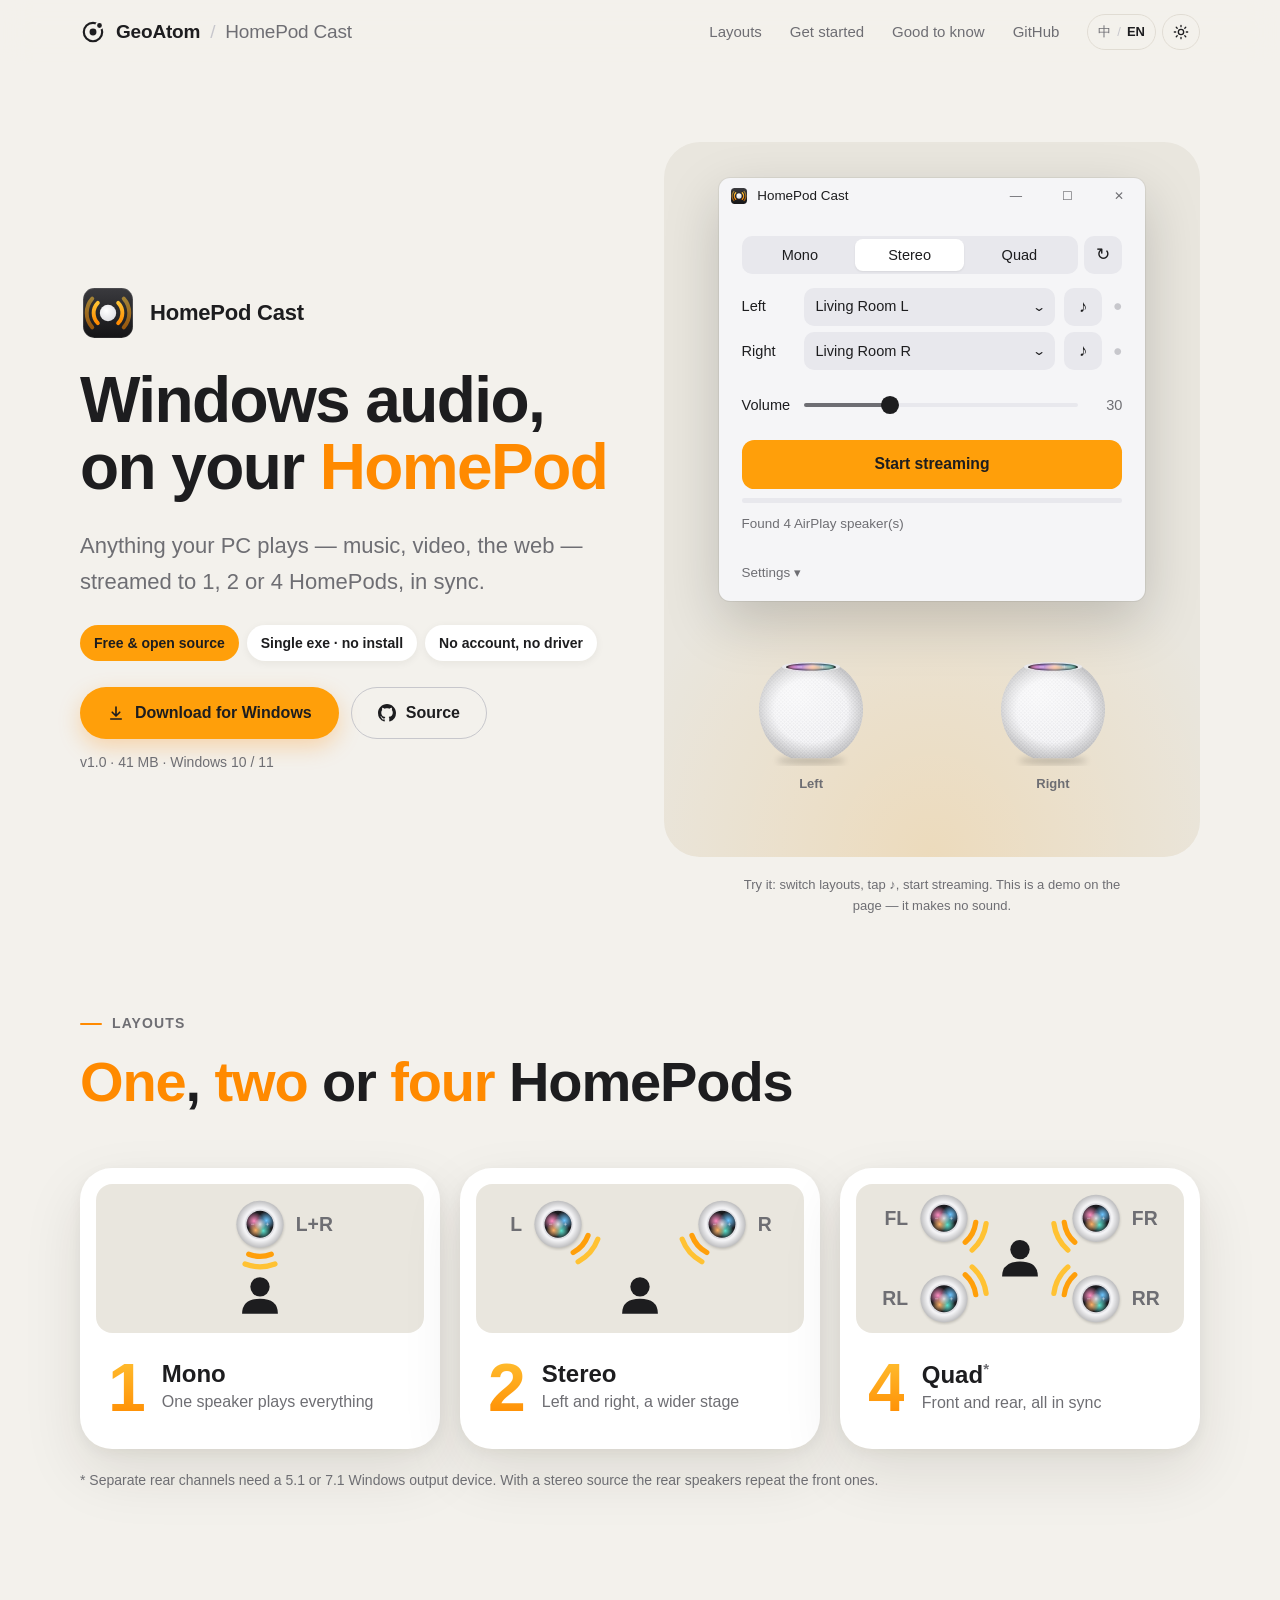
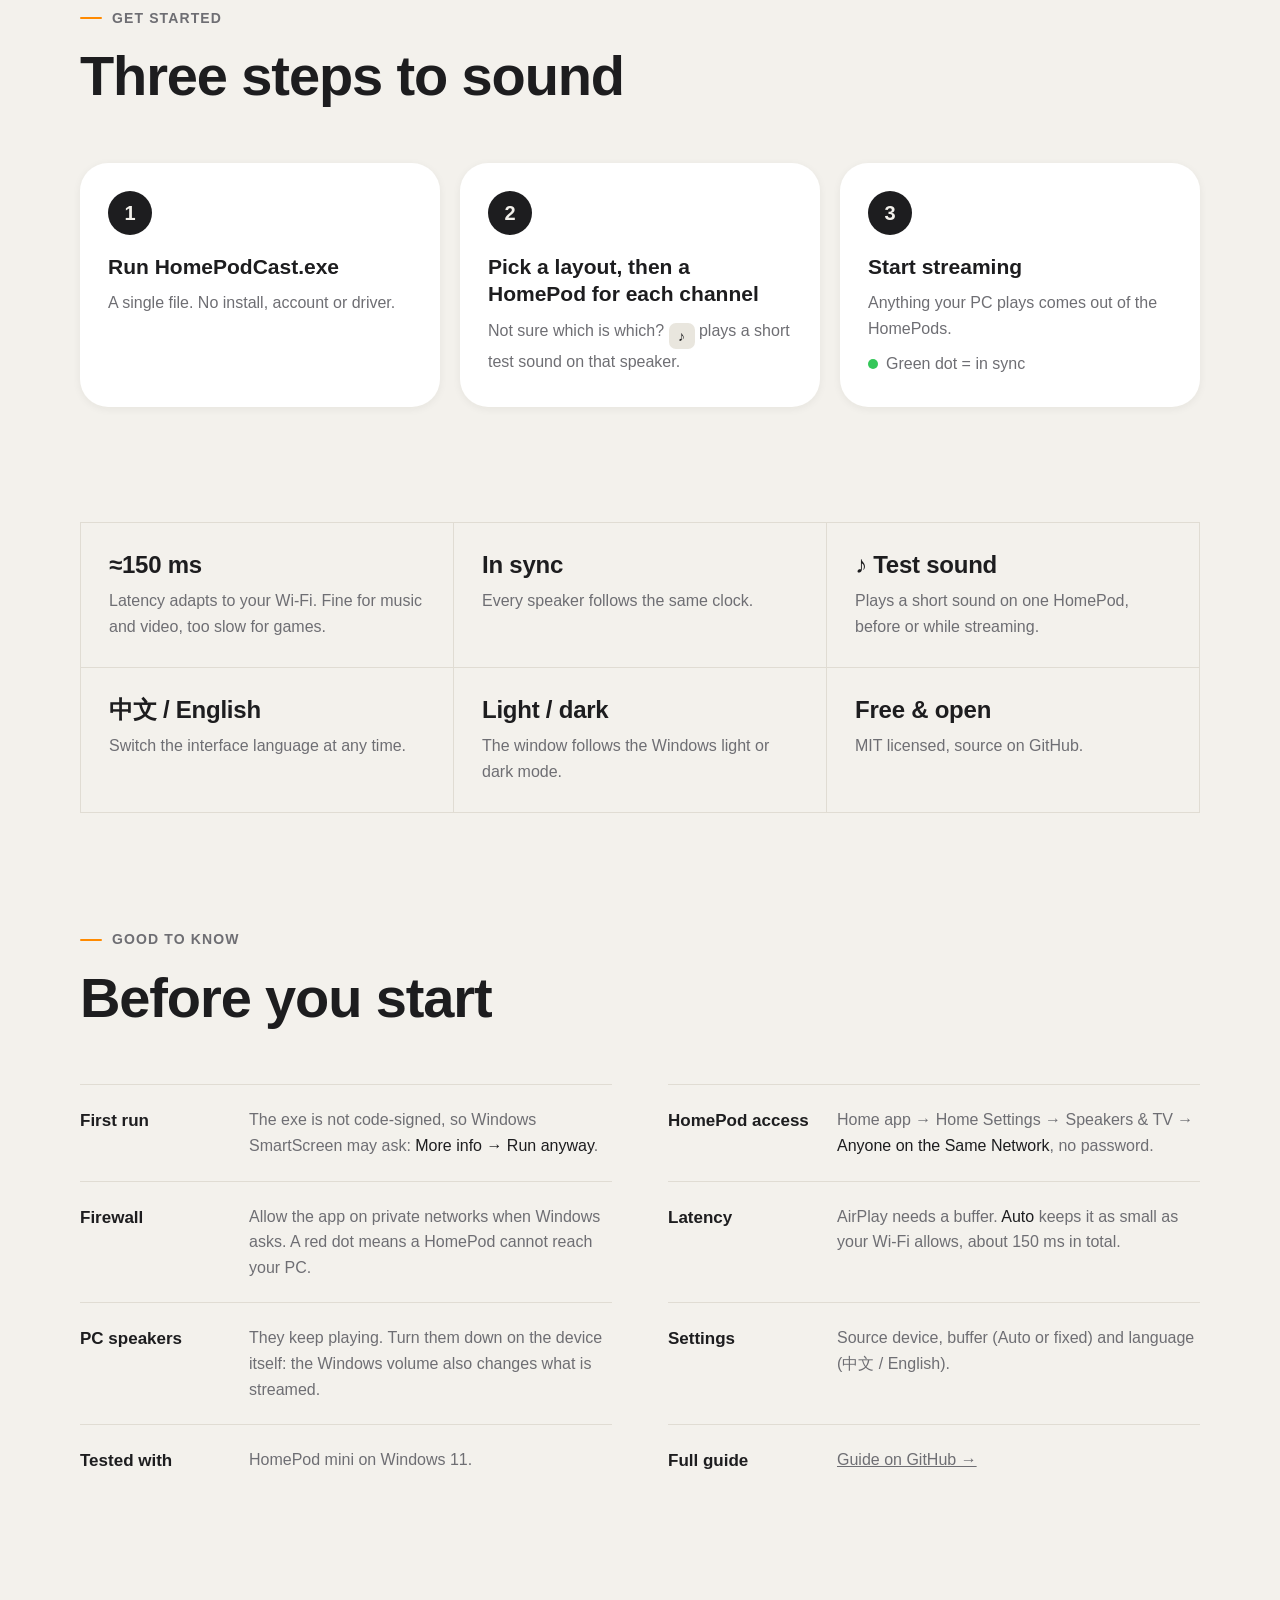
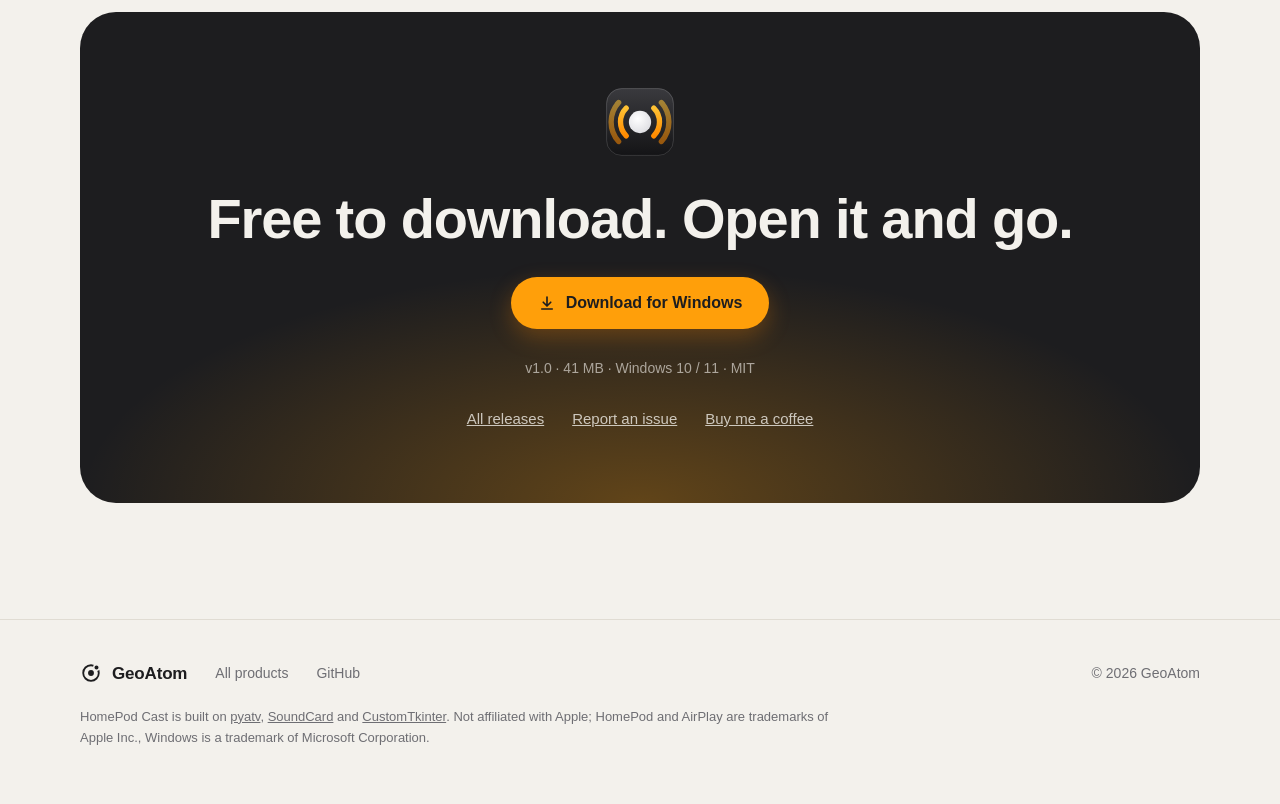
==== homepod-cast/index.html @ 850bf9bf "GeoAtom website: company home page and HomePod Cast product page Static site for GitHub Pages, no bu" ====
<!doctype html>
<html lang="zh-CN" data-lang="zh" data-theme="light"
      data-title-zh="HomePod Cast — Windows 也能用 HomePod 了 · GeoAtom" data-title-en="HomePod Cast — Windows audio on your HomePod · GeoAtom">
<head>
<meta charset="utf-8">
<meta name="viewport" content="width=device-width, initial-scale=1">
<title>HomePod Cast — Windows 也能用 HomePod 了 · GeoAtom</title>
<meta name="description" content="HomePod Cast 把 Windows 电脑的声音同步送到 1、2 或 4 台 HomePod。免费开源，单个 exe，无需安装。 Stream Windows audio to 1, 2 or 4 HomePods, in sync. Free and open source.">
<meta property="og:title" content="HomePod Cast">
<meta property="og:description" content="Windows audio → 1, 2 or 4 HomePods, in sync. Free, open source, a single exe.">
<meta property="og:type" content="website">
<meta property="og:image" content="https://geoatom.github.io/assets/img/homepod-cast.png">
<meta name="theme-color" content="#f3f1ec" media="(prefers-color-scheme: light)">
<meta name="theme-color" content="#111113" media="(prefers-color-scheme: dark)">
<link rel="icon" href="../assets/img/homepod-cast.svg" type="image/svg+xml">
<script>
/* Language and theme before first paint: ?lang= / ?theme= in the link, else the saved choice, else the browser's. */
(function(){var d=document.documentElement,q=location.search,l=(/[?&]lang=(zh|en)/.exec(q)||[])[1],t=(/[?&]theme=(light|dark)/.exec(q)||[])[1];
try{l=l||localStorage.getItem('ga-lang');t=t||localStorage.getItem('ga-theme')}catch(e){}
if(l!=='zh'&&l!=='en')l=/^zh/i.test(navigator.language||'')?'zh':'en';d.dataset.lang=l;d.lang=l==='zh'?'zh-CN':'en';
if(t!=='dark'&&t!=='light')t=window.matchMedia&&matchMedia('(prefers-color-scheme: dark)').matches?'dark':'light';d.dataset.theme=t})();
</script>
<link rel="stylesheet" href="../assets/site.css">
</head>
<body>

<header class="site-head">
  <div class="wrap">
    <a class="logo" href="../" aria-label="GeoAtom">
      <svg viewBox="0 0 24 24" aria-hidden="true"><circle cx="12" cy="12" r="8.5" fill="none" stroke="currentColor" stroke-width="2"/><circle cx="12" cy="12" r="3.2" fill="currentColor"/><circle cx="18" cy="6" r="3" fill="currentColor" style="stroke:var(--bg)" stroke-width="1.6"/></svg>
      GeoAtom
      <span class="crumb">HomePod Cast</span>
    </a>
    <nav class="nav" aria-label="Primary">
      <a href="#layouts"><span lang="zh">布局</span><span lang="en">Layouts</span></a>
      <a href="#start"><span lang="zh">上手</span><span lang="en">Get started</span></a>
      <a href="#notes"><span lang="zh">使用须知</span><span lang="en">Good to know</span></a>
      <a href="https://github.com/momiji-bit/HomePodCast" rel="noopener">GitHub</a>
    </nav>
    <div class="tools">
      <button class="tool" type="button" data-toggle="lang" aria-label="切换语言 / Switch language"><span class="l-zh">中</span><span class="sep">/</span><span class="l-en">EN</span></button>
      <button class="tool" type="button" data-toggle="theme" aria-label="切换深浅色 / Toggle light and dark">
        <svg class="art-light" viewBox="0 0 24 24" fill="none" stroke="currentColor" stroke-width="2" stroke-linecap="round" aria-hidden="true"><circle cx="12" cy="12" r="4"/><path d="M12 2v2M12 20v2M4.9 4.9l1.4 1.4M17.7 17.7l1.4 1.4M2 12h2M20 12h2M4.9 19.1l1.4-1.4M17.7 6.3l1.4-1.4"/></svg>
        <svg class="art-dark" viewBox="0 0 24 24" fill="none" stroke="currentColor" stroke-width="2" stroke-linecap="round" stroke-linejoin="round" aria-hidden="true"><path d="M20 14.5A8.5 8.5 0 0 1 9.5 4a8.5 8.5 0 1 0 10.5 10.5Z"/></svg>
      </button>
    </div>
  </div>
</header>

<main data-release="momiji-bit/HomePodCast">
  <section class="p-hero">
    <div class="wrap">
      <div class="p-copy">
        <div class="p-brand"><img src="../assets/img/homepod-cast.svg" alt="">HomePod Cast</div>
        <h1 class="display" lang="zh"><span class="nowrap">Windows 也能用</span> <span class="nowrap"><span class="hl">HomePod</span> 了</span></h1>
        <h1 class="display" lang="en"><span class="nowrap">Windows audio,</span> <span class="nowrap">on your <span class="hl">HomePod</span></span></h1>
        <p class="lede" lang="zh">电脑上播放的任何声音——音乐、视频、网页——同步送到 1、2 或 4 台 HomePod。</p>
        <p class="lede" lang="en">Anything your PC plays — music, video, the web — streamed to 1, 2 or 4 HomePods, in sync.</p>
        <div class="chips">
          <span class="chip accent"><span lang="zh">免费开源</span><span lang="en">Free &amp; open source</span></span>
          <span class="chip"><span lang="zh">单个 exe · 免安装</span><span lang="en">Single exe · no install</span></span>
          <span class="chip"><span lang="zh">无需账号和驱动</span><span lang="en">No account, no driver</span></span>
        </div>
        <div class="download">
          <div class="actions">
            <a class="btn accent" href="https://github.com/momiji-bit/HomePodCast/releases/latest/download/HomePodCast.exe">
              <svg viewBox="0 0 24 24" fill="none" stroke="currentColor" stroke-width="2.2" stroke-linecap="round" stroke-linejoin="round" aria-hidden="true"><path d="M12 4v11M7 11l5 5 5-5M5 20h14"/></svg>
              <span lang="zh">下载 Windows 版</span><span lang="en">Download for Windows</span>
            </a>
            <a class="btn line" href="https://github.com/momiji-bit/HomePodCast" rel="noopener">
              <svg viewBox="0 0 16 16" fill="currentColor" aria-hidden="true"><path d="M8 0c4.42 0 8 3.58 8 8a8.013 8.013 0 0 1-5.45 7.59c-.4.08-.55-.17-.55-.38 0-.27.01-1.13.01-2.2 0-.75-.25-1.23-.54-1.48 1.78-.2 3.65-.88 3.65-3.95 0-.88-.31-1.59-.82-2.15.08-.2.36-1.02-.08-2.12 0 0-.67-.22-2.2.82-.64-.18-1.32-.27-2-.27-.68 0-1.36.09-2 .27-1.53-1.03-2.2-.82-2.2-.82-.44 1.1-.16 1.92-.08 2.12-.51.56-.82 1.28-.82 2.15 0 3.06 1.86 3.75 3.64 3.95-.23.2-.44.55-.51 1.07-.46.21-1.61.55-2.33-.66-.15-.24-.6-.83-1.23-.82-.67.01-.27.38.01.53.34.19.73.9.82 1.13.16.45.68 1.31 2.69.94 0 .67.01 1.3.01 1.49 0 .21-.15.45-.55.38A7.995 7.995 0 0 1 0 8c0-4.42 3.58-8 8-8Z"/></svg>
              <span lang="zh">源码</span><span lang="en">Source</span>
            </a>
          </div>
          <p class="meta"><span data-release-version>v1.0</span> · <span data-release-size>41 MB</span> · Windows 10 / 11</p>
        </div>
      </div>

      <div>
        <div class="stage">
          <div class="demo" data-mode="stereo" data-state="idle">
            <div class="demo-win"><div class="demo-slot"></div></div>
            <div class="pods"></div>
          </div>
        </div>
        <p class="demo-note" style="margin-left:auto;margin-right:auto" lang="zh">可以点点看：切换布局、点 ♪、开始串流。这是网页上的演示，不会发出声音。</p>
        <p class="demo-note" style="margin-left:auto;margin-right:auto" lang="en">Try it: switch layouts, tap ♪, start streaming. This is a demo on the page — it makes no sound.</p>
      </div>
    </div>
  </section>

  <section id="layouts" style="padding-top:0">
    <div class="wrap">
      <div class="sec-head">
        <p class="eyebrow"><span lang="zh">布局</span><span lang="en">Layouts</span></p>
        <h2 class="title" lang="zh"><span class="hl">1</span> 台、<span class="hl">2</span> 台、<span class="hl">4</span> 台，都能用</h2>
        <h2 class="title" lang="en"><span class="hl">One</span>, <span class="hl">two</span> or <span class="hl">four</span> HomePods</h2>
      </div>
      <div class="layouts">
        <article class="layout">
          <svg class="room" data-room="mono" viewBox="0 0 440 200" aria-hidden="true"></svg>
          <div class="layout-txt"><span class="num">1</span><div>
            <h3><span lang="zh">单声道</span><span lang="en">Mono</span></h3>
            <p lang="zh">一台放全部声音</p><p lang="en">One speaker plays everything</p>
          </div></div>
        </article>
        <article class="layout">
          <svg class="room" data-room="stereo" viewBox="0 0 440 200" aria-hidden="true"></svg>
          <div class="layout-txt"><span class="num">2</span><div>
            <h3><span lang="zh">立体声</span><span lang="en">Stereo</span></h3>
            <p lang="zh">左右分开，声场更宽</p><p lang="en">Left and right, a wider stage</p>
          </div></div>
        </article>
        <article class="layout">
          <svg class="room" data-room="quad" viewBox="0 0 440 200" aria-hidden="true"></svg>
          <div class="layout-txt"><span class="num">4</span><div>
            <h3><span lang="zh">四声道</span><span lang="en">Quad</span><sup>*</sup></h3>
            <p lang="zh">前后环绕，多台同步</p><p lang="en">Front and rear, all in sync</p>
          </div></div>
        </article>
      </div>
      <p class="footnote" lang="zh">* 独立的后置声道需要把 Windows 输出设备配置成 5.1 或 7.1。音源是立体声时，后置会重复前置。</p>
      <p class="footnote" lang="en">* Separate rear channels need a 5.1 or 7.1 Windows output device. With a stereo source the rear speakers repeat the front ones.</p>
    </div>
  </section>

  <section id="start" style="padding-top:0">
    <div class="wrap">
      <div class="sec-head">
        <p class="eyebrow"><span lang="zh">上手</span><span lang="en">Get started</span></p>
        <h2 class="title" lang="zh">3 步用起来</h2>
        <h2 class="title" lang="en">Three steps to sound</h2>
      </div>
      <ol class="steps">
        <li class="step">
          <h3 lang="zh">运行 HomePodCast.exe</h3>
          <h3 lang="en">Run HomePodCast.exe</h3>
          <p lang="zh">单个文件，无需安装、账号或驱动。</p>
          <p lang="en">A single file. No install, account or driver.</p>
        </li>
        <li class="step">
          <h3 lang="zh">选择布局，再为每个声道指定一台 HomePod</h3>
          <h3 lang="en">Pick a layout, then a HomePod for each channel</h3>
          <p lang="zh">分不清哪台是哪台？点 <span class="key">♪</span> 让那台音箱响一声。</p>
          <p lang="en">Not sure which is which? <span class="key">♪</span> plays a short test sound on that speaker.</p>
        </li>
        <li class="step">
          <h3 lang="zh">开始串流</h3>
          <h3 lang="en">Start streaming</h3>
          <p lang="zh">电脑播放的任何声音都会从 HomePod 里出来。</p>
          <p lang="en">Anything your PC plays comes out of the HomePods.</p>
          <p class="ok"><span lang="zh">圆点变绿 = 已同步</span><span lang="en">Green dot = in sync</span></p>
        </li>
      </ol>
    </div>
  </section>

  <section style="padding-top:0">
    <div class="wrap">
      <div class="feats">
        <div class="feat">
          <h3>≈150 ms</h3>
          <p lang="zh">延迟按 Wi‑Fi 状况自动调节。听歌、看剧、看视频没问题，不适合打游戏。</p>
          <p lang="en">Latency adapts to your Wi‑Fi. Fine for music and video, too slow for games.</p>
        </div>
        <div class="feat">
          <h3><span lang="zh">多台同步</span><span lang="en">In sync</span></h3>
          <p lang="zh">所有音箱跟随同一个时钟。</p>
          <p lang="en">Every speaker follows the same clock.</p>
        </div>
        <div class="feat">
          <h3><span lang="zh">♪ 测试音</span><span lang="en">♪ Test sound</span></h3>
          <p lang="zh">让某一台 HomePod 响一声，串流前、串流中都能用。</p>
          <p lang="en">Plays a short sound on one HomePod, before or while streaming.</p>
        </div>
        <div class="feat">
          <h3>中文 / English</h3>
          <p lang="zh">界面语言随时切换。</p>
          <p lang="en">Switch the interface language at any time.</p>
        </div>
        <div class="feat">
          <h3><span lang="zh">浅色 / 深色</span><span lang="en">Light / dark</span></h3>
          <p lang="zh">窗口跟随 Windows 的浅色或深色模式。</p>
          <p lang="en">The window follows the Windows light or dark mode.</p>
        </div>
        <div class="feat">
          <h3><span lang="zh">免费开源</span><span lang="en">Free &amp; open</span></h3>
          <p lang="zh">MIT 许可，源码在 GitHub。</p>
          <p lang="en">MIT licensed, source on GitHub.</p>
        </div>
      </div>
    </div>
  </section>

  <section id="notes" style="padding-top:0">
    <div class="wrap">
      <div class="sec-head">
        <p class="eyebrow"><span lang="zh">使用须知</span><span lang="en">Good to know</span></p>
        <h2 class="title" lang="zh">开始之前</h2>
        <h2 class="title" lang="en">Before you start</h2>
      </div>
      <dl class="notes">
        <div class="note">
          <dt><span lang="zh">首次运行</span><span lang="en">First run</span></dt>
          <dd lang="zh">exe 没有代码签名，Windows SmartScreen 可能会拦截：<em>更多信息 → 仍要运行</em>。</dd>
          <dd lang="en">The exe is not code-signed, so Windows SmartScreen may ask: <em>More info → Run anyway</em>.</dd>
        </div>
        <div class="note">
          <dt><span lang="zh">HomePod 权限</span><span lang="en">HomePod access</span></dt>
          <dd lang="zh">“家庭”App → 家庭设置 → 扬声器与电视 → <em>同一网络上的任何人</em>，不设密码。</dd>
          <dd lang="en">Home app → Home Settings → Speakers &amp; TV → <em>Anyone on the Same Network</em>, no password.</dd>
        </div>
        <div class="note">
          <dt><span lang="zh">防火墙</span><span lang="en">Firewall</span></dt>
          <dd lang="zh">Windows 询问时允许本程序使用专用网络。圆点变红表示 HomePod 连不回电脑。</dd>
          <dd lang="en">Allow the app on private networks when Windows asks. A red dot means a HomePod cannot reach your PC.</dd>
        </div>
        <div class="note">
          <dt><span lang="zh">延迟</span><span lang="en">Latency</span></dt>
          <dd lang="zh">AirPlay 必须有缓冲。<em>自动</em>档会按 Wi‑Fi 状况把它压到最小，总延迟约 150 ms。</dd>
          <dd lang="en">AirPlay needs a buffer. <em>Auto</em> keeps it as small as your Wi‑Fi allows, about 150 ms in total.</dd>
        </div>
        <div class="note">
          <dt><span lang="zh">电脑音箱</span><span lang="en">PC speakers</span></dt>
          <dd lang="zh">会同时出声。请在设备本身上调小：Windows 音量也会改变串流的音量。</dd>
          <dd lang="en">They keep playing. Turn them down on the device itself: the Windows volume also changes what is streamed.</dd>
        </div>
        <div class="note">
          <dt><span lang="zh">设置</span><span lang="en">Settings</span></dt>
          <dd lang="zh">音源设备、缓冲（自动或固定）和语言（中文 / English）。</dd>
          <dd lang="en">Source device, buffer (Auto or fixed) and language (中文 / English).</dd>
        </div>
        <div class="note">
          <dt><span lang="zh">测试环境</span><span lang="en">Tested with</span></dt>
          <dd lang="zh">已在 Windows 11 上用 HomePod mini 测试。</dd>
          <dd lang="en">HomePod mini on Windows 11.</dd>
        </div>
        <div class="note">
          <dt><span lang="zh">完整说明</span><span lang="en">Full guide</span></dt>
          <dd><a href="https://github.com/momiji-bit/HomePodCast/blob/main/docs/GUIDE.md" rel="noopener"><span lang="zh">GitHub 上的使用须知 →</span><span lang="en">Guide on GitHub →</span></a></dd>
        </div>
      </dl>
    </div>
  </section>

  <section class="cta" id="download">
    <div class="wrap">
      <div class="cta-box">
        <img src="../assets/img/homepod-cast.svg" alt="">
        <h2 class="title" lang="zh">免费下载，打开就能用</h2>
        <h2 class="title" lang="en">Free to download. Open it and go.</h2>
        <a class="btn accent" href="https://github.com/momiji-bit/HomePodCast/releases/latest/download/HomePodCast.exe">
          <svg viewBox="0 0 24 24" fill="none" stroke="currentColor" stroke-width="2.2" stroke-linecap="round" stroke-linejoin="round" aria-hidden="true"><path d="M12 4v11M7 11l5 5 5-5M5 20h14"/></svg>
          <span lang="zh">下载 Windows 版</span><span lang="en">Download for Windows</span>
        </a>
        <p class="meta"><span data-release-version>v1.0</span> · <span data-release-size>41 MB</span> · Windows 10 / 11 · MIT</p>
        <div class="links">
          <a href="https://github.com/momiji-bit/HomePodCast/releases" rel="noopener"><span lang="zh">全部版本</span><span lang="en">All releases</span></a>
          <a href="https://github.com/momiji-bit/HomePodCast/issues" rel="noopener"><span lang="zh">反馈问题</span><span lang="en">Report an issue</span></a>
          <a href="https://www.buymeacoffee.com/geo2026" rel="noopener"><span lang="zh">请作者喝杯咖啡</span><span lang="en">Buy me a coffee</span></a>
        </div>
      </div>
    </div>
  </section>
</main>

<footer class="site-foot">
  <div class="wrap">
    <div class="foot-top">
      <a class="logo" href="../" aria-label="GeoAtom">
        <svg viewBox="0 0 24 24" aria-hidden="true"><circle cx="12" cy="12" r="8.5" fill="none" stroke="currentColor" stroke-width="2"/><circle cx="12" cy="12" r="3.2" fill="currentColor"/><circle cx="18" cy="6" r="3" fill="currentColor" style="stroke:var(--bg)" stroke-width="1.6"/></svg>
        GeoAtom
      </a>
      <a href="../#products"><span lang="zh">全部产品</span><span lang="en">All products</span></a>
      <a href="https://github.com/momiji-bit/HomePodCast" rel="noopener">GitHub</a>
      <span style="margin-left:auto">© 2026 GeoAtom</span>
    </div>
    <p class="legal" lang="zh">HomePod Cast 基于 <a href="https://github.com/postlund/pyatv" rel="noopener">pyatv</a>、<a href="https://github.com/bastibe/SoundCard" rel="noopener">SoundCard</a> 和 <a href="https://github.com/TomSchimansky/CustomTkinter" rel="noopener">CustomTkinter</a> 构建。与 Apple 无关联；HomePod 和 AirPlay 是 Apple Inc. 的商标，Windows 是 Microsoft Corporation 的商标。</p>
    <p class="legal" lang="en">HomePod Cast is built on <a href="https://github.com/postlund/pyatv" rel="noopener">pyatv</a>, <a href="https://github.com/bastibe/SoundCard" rel="noopener">SoundCard</a> and <a href="https://github.com/TomSchimansky/CustomTkinter" rel="noopener">CustomTkinter</a>. Not affiliated with Apple; HomePod and AirPlay are trademarks of Apple Inc., Windows is a trademark of Microsoft Corporation.</p>
  </div>
</footer>

<script src="../assets/site.js"></script>
</body>
</html>
---- assets/site.css ----
/* GeoAtom — shared styles for the company home page and the product pages.
   The company itself is neutral (ink on warm paper); each product brings its own
   accent. HomePod Cast's colours mirror the app (app.py) so the mock window matches. */

:root {
  --bg: #f3f1ec;
  --card: #ffffff;
  --panel: #e9e6de;
  --ink: #1d1d1f;
  --muted: #6e6e73;
  --faint: #c7c7cc;
  --line: #e0dcd3;
  --accent: #ff9f0a;
  --accent-2: #ffc233;
  --accent-3: #ff8a00;
  --green: #34c759;
  --amber: #ff9f0a;
  --shadow: 0 24px 60px rgba(40, 30, 10, .10), 0 4px 14px rgba(40, 30, 10, .05);
  --shadow-s: 0 2px 8px rgba(40, 30, 10, .06);
  --glow: rgba(255, 159, 10, .16);
  --font: "HarmonyOS Sans SC", "Segoe UI Variable Display", "Segoe UI", -apple-system, BlinkMacSystemFont,
          "PingFang SC", "Microsoft YaHei UI", "Noto Sans SC", sans-serif;
  --wrap: 1120px;
  --gutter: 24px;
}
html[data-theme="dark"] {
  --bg: #111113;
  --card: #1e1e21;
  --panel: #19191c;
  --ink: #f5f5f7;
  --muted: #98989d;
  --faint: #48484a;
  --line: #2c2c30;
  --shadow: 0 24px 60px rgba(0, 0, 0, .55), 0 4px 14px rgba(0, 0, 0, .40), 0 0 0 1px rgba(255, 255, 255, .07);
  --shadow-s: 0 0 0 1px rgba(255, 255, 255, .07);
  --glow: rgba(255, 159, 10, .13);
  color-scheme: dark;
}

*, *::before, *::after { box-sizing: border-box; }
html { -webkit-text-size-adjust: 100%; scroll-behavior: smooth; scroll-padding-top: 88px; }
body {
  margin: 0; background: var(--bg); color: var(--ink); font-family: var(--font);
  font-size: 17px; line-height: 1.6; -webkit-font-smoothing: antialiased; overflow-x: hidden;
}
img, svg { display: block; max-width: 100%; }
a { color: inherit; }
h1, h2, h3, p, ul, ol, dl, dd, figure { margin: 0; padding: 0; }
ul, ol { list-style: none; }
button { font: inherit; color: inherit; }
:focus-visible { outline: 2px solid var(--accent-3); outline-offset: 3px; border-radius: 6px; }

/* Both languages live in the page; <html data-lang> picks one. */
html[data-lang="zh"] [lang="en"],
html[data-lang="en"] [lang="zh"] { display: none !important; }
/* Same for artwork that has a day and a night version. */
html[data-theme="light"] .art-dark,
html[data-theme="dark"] .art-light { display: none !important; }

.wrap { width: 100%; max-width: calc(var(--wrap) + 2 * var(--gutter)); margin: 0 auto; padding: 0 var(--gutter); }
.hl { color: var(--accent-3); }
.nowrap { white-space: nowrap; }

/* ---------------------------------------------------------------- header */
.site-head {
  position: sticky; top: 0; z-index: 20;
  background: color-mix(in srgb, var(--bg) 82%, transparent);
  -webkit-backdrop-filter: saturate(1.4) blur(14px); backdrop-filter: saturate(1.4) blur(14px);
  border-bottom: 1px solid transparent; transition: border-color .2s;
}
.site-head.scrolled { border-bottom-color: var(--line); }
.site-head .wrap { height: 64px; display: flex; align-items: center; gap: 8px; }
.logo { display: inline-flex; align-items: center; gap: 10px; font-weight: 700; font-size: 19px; letter-spacing: -.01em;
        text-decoration: none; margin-right: auto; white-space: nowrap; }
.logo svg { width: 26px; height: 26px; }
.crumb { display: inline-flex; align-items: center; gap: 10px; color: var(--muted); font-weight: 400; }
.crumb::before { content: "/"; color: var(--faint); }
.nav { display: flex; align-items: center; gap: 4px; }
.nav a { padding: 8px 12px; border-radius: 999px; text-decoration: none; font-size: 15px; color: var(--muted); transition: color .15s, background .15s; }
.nav a:hover { color: var(--ink); background: color-mix(in srgb, var(--ink) 6%, transparent); }
.tools { display: flex; align-items: center; gap: 6px; margin-left: 8px; }
.tool {
  height: 36px; min-width: 36px; padding: 0 10px; border-radius: 999px; border: 1px solid var(--line); background: transparent;
  display: inline-flex; align-items: center; justify-content: center; gap: 6px; font-size: 13px; font-weight: 700; cursor: pointer;
  transition: background .15s, border-color .15s;
}
.tool:hover { background: var(--card); border-color: var(--faint); }
.tool svg { width: 16px; height: 16px; }
.tool .sep { color: var(--faint); font-weight: 400; }
html[data-lang="zh"] .tool .l-en, html[data-lang="en"] .tool .l-zh { color: var(--muted); font-weight: 400; }

/* ---------------------------------------------------------------- buttons, chips */
.btn {
  display: inline-flex; align-items: center; justify-content: center; gap: 10px; height: 52px; padding: 0 26px;
  border-radius: 999px; border: 1px solid transparent; font-size: 16px; font-weight: 700; text-decoration: none;
  white-space: nowrap; cursor: pointer; transition: transform .15s, background .15s, border-color .15s, box-shadow .15s;
}
.btn:hover { transform: translateY(-1px); }
.btn:active { transform: translateY(0); }
.btn svg { width: 18px; height: 18px; flex: none; }
.btn.ink { background: var(--ink); color: var(--bg); }
.btn.accent { background: var(--accent); color: #1d1d1f; box-shadow: 0 8px 22px rgba(255, 138, 0, .28); }
.btn.accent:hover { background: #ffab2e; }
.btn.line { border-color: var(--faint); }
.btn.line:hover { background: var(--card); }
.btn.sm { height: 44px; padding: 0 20px; font-size: 15px; }
.actions { display: flex; flex-wrap: wrap; align-items: center; gap: 12px; }
.meta { font-size: 14px; color: var(--muted); }

.chips { display: flex; flex-wrap: wrap; gap: 8px; }
.chip { display: inline-flex; align-items: center; gap: 8px; padding: 7px 14px; border-radius: 999px; background: var(--card);
        font-size: 14px; font-weight: 700; box-shadow: var(--shadow-s); white-space: nowrap; }
.chip.accent { background: var(--accent); color: #1d1d1f; box-shadow: none; }

/* ---------------------------------------------------------------- type */
.eyebrow { display: flex; align-items: center; gap: 10px; font-size: 14px; font-weight: 700; letter-spacing: .08em;
           text-transform: uppercase; color: var(--muted); }
.eyebrow::before { content: ""; width: 22px; height: 2px; border-radius: 2px; background: var(--accent-3); }
.display { font-size: clamp(42px, 7.4vw, 92px); line-height: 1.06; font-weight: 700; letter-spacing: -.025em; text-wrap: balance; }
.display[lang="zh"], .title[lang="zh"] { letter-spacing: -.01em; line-height: 1.14; }
.display[lang="zh"] { font-size: clamp(38px, 5.6vw, 72px); }
.title { font-size: clamp(32px, 4.6vw, 56px); line-height: 1.1; font-weight: 700; letter-spacing: -.02em; text-wrap: balance; }
.lede { font-size: clamp(18px, 1.9vw, 22px); line-height: 1.6; color: var(--muted); max-width: 34em; text-wrap: pretty; }
section { padding: clamp(64px, 9vw, 120px) 0; }
.sec-head { display: grid; gap: 16px; margin-bottom: clamp(32px, 5vw, 56px); }

/* ---------------------------------------------------------------- home: hero */
.hero { padding: clamp(48px, 8vw, 104px) 0 clamp(56px, 8vw, 96px); }
.hero .wrap { display: grid; grid-template-columns: minmax(0, 1.25fr) minmax(0, 1fr); gap: 48px; align-items: center; }
.hero-copy { display: grid; gap: 28px; justify-items: start; }
.hero .display[lang="en"] { font-size: clamp(38px, 5.4vw, 68px); }

/* The company as an atom: products sit on the orbits, empty seats wait for the next ones. */
.orbit { position: relative; width: 100%; max-width: 440px; aspect-ratio: 1; justify-self: end; }
.orbit .ring { position: absolute; inset: 0; margin: auto; border-radius: 50%; border: 1px solid color-mix(in srgb, var(--ink) 13%, transparent); }
.orbit .r1 { width: 38%; height: 38%; }
.orbit .r2 { width: 68%; height: 68%; border-color: color-mix(in srgb, var(--ink) 24%, transparent); }
.orbit .r3 { width: 98%; height: 98%; }
.orbit .core { position: absolute; inset: 0; margin: auto; width: 17%; height: 17%; border-radius: 50%; background: var(--ink); color: var(--bg);
               display: grid; place-items: center; box-shadow: var(--shadow); }
.orbit .core svg { width: 56%; height: 56%; }
.orbit .seat { position: absolute; width: 9%; aspect-ratio: 1; margin: -4.5% 0 0 -4.5%; border-radius: 50%; border: 1.5px dashed var(--faint); background: var(--bg); }
.orbit .atom { position: absolute; left: 79.4%; top: 33%; width: 21%; margin: -10.5% 0 0 -10.5%; text-decoration: none; display: block; }
.orbit .atom img { width: 100%; filter: drop-shadow(0 12px 22px rgba(40, 30, 10, .22)); transition: transform .25s; }
.orbit .atom:hover img { transform: scale(1.06); }
.orbit .atom span { position: absolute; left: 50%; top: 100%; transform: translate(-50%, 6px); white-space: nowrap; font-size: 13px; font-weight: 700;
                    padding: 4px 10px; border-radius: 999px; background: var(--card); box-shadow: var(--shadow-s); }
.orbit .pulse { position: absolute; left: 79.4%; top: 33%; width: 21%; aspect-ratio: 1; margin: -10.5% 0 0 -10.5%; border-radius: 28%;
                border: 2px solid var(--accent); opacity: 0; animation: pulse 3.2s ease-out infinite; pointer-events: none; }
@keyframes pulse { 0% { transform: scale(.9); opacity: .55; } 70%, 100% { transform: scale(1.7); opacity: 0; } }

/* ---------------------------------------------------------------- home: product card */
.product {
  display: grid; grid-template-columns: minmax(0, 1fr) minmax(0, 1.05fr); background: var(--card); border-radius: 36px;
  box-shadow: var(--shadow); overflow: hidden;
}
.product-copy { padding: clamp(28px, 4.5vw, 56px); display: grid; gap: 22px; align-content: center; justify-items: start; }
.product-name { display: flex; align-items: center; gap: 14px; font-size: 22px; font-weight: 700; letter-spacing: -.01em; }
.product-name img { width: 52px; height: 52px; }
.product-copy h3 { font-size: clamp(28px, 3.4vw, 42px); line-height: 1.14; font-weight: 700; letter-spacing: -.02em; text-wrap: balance; }
.product-copy p { color: var(--muted); max-width: 30em; }
.product-copy .chip { background: var(--bg); box-shadow: none; }
.product .stage { border-radius: 0; }
.next {
  margin-top: 20px; display: flex; flex-wrap: wrap; align-items: center; gap: 12px 20px; padding: 22px 28px; border-radius: 24px;
  border: 1.5px dashed var(--faint); color: var(--muted);
}
.next b { color: var(--ink); }
.next a { margin-left: auto; font-weight: 700; color: var(--ink); text-decoration: none; white-space: nowrap; }
.next a:hover { text-decoration: underline; }

/* ---------------------------------------------------------------- home: approach */
.rules { display: grid; grid-template-columns: repeat(3, minmax(0, 1fr)); gap: 0; border-top: 1px solid var(--line); }
.rule { padding: 32px 32px 8px 0; display: grid; gap: 12px; align-content: start; }
.rule + .rule { padding-left: 32px; border-left: 1px solid var(--line); }
.rule .n { font-size: 14px; font-weight: 700; color: var(--accent-3); letter-spacing: .08em; }
.rule h3 { font-size: 24px; line-height: 1.25; font-weight: 700; letter-spacing: -.01em; }
.rule p { color: var(--muted); }

/* ---------------------------------------------------------------- stage + interactive demo */
.stage {
  position: relative; border-radius: 36px; background: var(--panel); overflow: hidden; overflow: clip;
  padding: clamp(20px, 3vw, 36px) 12px clamp(20px, 3vw, 32px); display: grid; justify-items: center; align-content: center;
}
.stage::before { content: ""; position: absolute; inset: 35% 0 0; pointer-events: none;
                 background: radial-gradient(60% 75% at 50% 100%, var(--glow), transparent); }
.demo { --z: 1.12; position: relative; display: grid; justify-items: center; gap: 22px; width: 100%; }
.demo-win { zoom: var(--z); }
/* Tall enough for four channels, so switching layouts never moves the page: the window
   grows downward like the real one, and with fewer channels the speakers grow into the room it leaves. */
.demo-slot { height: 458px; display: flex; align-items: flex-start; justify-content: center; }
.demo-note { position: relative; margin-top: 18px; font-size: 13px; color: var(--muted); text-align: center; max-width: 30em; }

.pods { --pod: clamp(38px, 10.6vw, 60px); --lift: 0px; display: flex; justify-content: center; align-items: center;
        gap: calc(var(--pod) * 1.05); height: calc(112px + var(--lift)); margin-top: calc(-1 * var(--lift)); }
.demo[data-mode="stereo"] .pods { --pod: clamp(64px, 20vw, 118px); --lift: calc(80px * var(--z)); }
.demo[data-mode="mono"] .pods { --pod: clamp(72px, 24vw, 146px); --lift: calc(120px * var(--z)); }
.pod { display: grid; justify-items: center; gap: 8px; width: var(--pod); }
.pod-art { position: relative; width: var(--pod); }
.pod-art img { position: relative; width: 100%; }
.pod figcaption { font-size: 13px; font-weight: 700; color: var(--muted); white-space: nowrap; }
.arcs { position: absolute; left: 50%; top: 50%; width: 192%; max-width: none; transform: translate(-50%, -50%); overflow: visible; }
.arcs path { fill: none; stroke: var(--accent); stroke-width: 7; stroke-linecap: round; opacity: 0; }
.arcs .a2 { stroke: var(--accent-2); }
.demo[data-state="streaming"] .arcs .a1 { animation: wave 1.8s ease-in-out infinite; }
.demo[data-state="streaming"] .arcs .a2 { animation: wave 1.8s ease-in-out .28s infinite; }
.pod.ping .arcs .a1 { animation: ping .9s ease-out 1; }
.pod.ping .arcs .a2 { animation: ping .9s ease-out .16s 1; }
@keyframes wave { 0%, 100% { opacity: .18; } 40% { opacity: 1; } }
@keyframes ping { 0% { opacity: 0; } 30% { opacity: 1; } 100% { opacity: 0; } }

/* Mock of the real app window. Natural size = 1x app pixels (380 px wide); .demo-win zooms it. */
.app {
  --surface: #f5f5f7; --field: #e8e8ed; --field-hover: #dcdce1; --selected: #ffffff; --text: #1d1d1f; --mute: #6e6e73; --dim: #c7c7cc;
  width: 380px; border-radius: 10px; overflow: hidden; background: var(--surface); color: var(--text); text-align: left;
  font-family: "Microsoft YaHei UI", "Segoe UI", -apple-system, "PingFang SC", sans-serif; font-size: 13px; line-height: 1.3;
  box-shadow: 0 18px 50px rgba(0, 0, 0, .18), 0 0 0 1px rgba(0, 0, 0, .06);
}
html[data-theme="dark"] .app {
  --surface: #1c1c1e; --field: #2c2c2e; --field-hover: #3a3a3c; --selected: #636366; --text: #f5f5f7; --mute: #98989d; --dim: #48484a;
  box-shadow: 0 18px 50px rgba(0, 0, 0, .45), 0 0 0 1px rgba(255, 255, 255, .08);
}
.app button { border: 0; background: none; padding: 0; cursor: pointer; font: inherit; color: inherit; }
.app .titlebar { height: 32px; display: flex; align-items: center; padding-left: 10px; gap: 8px; font-size: 12px; }
html[data-theme="dark"] .app .titlebar { background: #202020; }
.app .titlebar img { width: 16px; height: 16px; }
.app .ctl { margin-left: auto; display: flex; }
.app .ctl span { width: 46px; text-align: center; font-size: 11px; color: var(--mute); }
.app .body { padding: 20px 20px 12px; }
.app .top { display: flex; gap: 6px; }
.app .seg { width: 300px; height: 34px; border-radius: 9px; background: var(--field); display: flex; padding: 3px; }
.app .seg button { flex: 1; border-radius: 7px; transition: background .15s; }
.app .seg button[aria-pressed="true"] { background: var(--selected); box-shadow: 0 1px 2px rgba(0, 0, 0, .08); }
.app .ibtn { width: 34px; height: 34px; border-radius: 9px; background: var(--field); display: flex; align-items: center; justify-content: center;
             font-family: "Segoe UI Symbol", "Segoe UI", sans-serif; font-size: 15px; flex: none; transition: background .15s; }
.app button.ibtn:hover, .app .start.stop:hover { background: var(--field-hover); }
.app .roles { margin-top: 12px; display: grid; gap: 6px; }
.app .row { display: flex; align-items: center; height: 34px; }
.app .lbl { width: 56px; flex: none; }
.app .menu { width: 224px; height: 34px; border-radius: 9px; background: var(--field); display: flex; align-items: center; padding: 0 10px;
             flex: none; white-space: nowrap; overflow: hidden; }
.app .menu i { margin-left: auto; font-style: normal; font-size: 11px; transform: scaleX(1.4); }
.app .row .ibtn { margin-left: 8px; }
.app .dot { width: 18px; text-align: right; font-size: 14px; color: var(--dim); transition: color .25s; }
.app .dot.green { color: #34c759; }
.app .dot.amber { color: #ff9f0a; }
.app .vol { margin-top: 14px; }
.app .vol input { -webkit-appearance: none; appearance: none; width: 244px; height: 16px; margin: 0; flex: none; background: transparent; cursor: pointer; }
.app .vol input::-webkit-slider-runnable-track { height: 4px; border-radius: 2px; background: linear-gradient(to right, var(--mute) var(--v, 30%), var(--field) var(--v, 30%)); }
.app .vol input::-moz-range-track { height: 4px; border-radius: 2px; background: linear-gradient(to right, var(--mute) var(--v, 30%), var(--field) var(--v, 30%)); }
.app .vol input::-webkit-slider-thumb { -webkit-appearance: none; width: 16px; height: 16px; margin-top: -6px; border-radius: 50%; background: var(--text); border: 0; }
.app .vol input::-moz-range-thumb { width: 16px; height: 16px; border-radius: 50%; background: var(--text); border: 0; }
.app .val { width: 40px; text-align: right; color: var(--mute); }
.app .start { display: flex; width: 100%; margin: 14px 0 8px; height: 44px; border-radius: 11px; background: #ff9f0a; color: #1d1d1f;
              font-weight: 700; font-size: 14px; align-items: center; justify-content: center; transition: background .15s; }
.app .start:hover { background: #f59000; }
.app .start.stop { background: var(--field); color: var(--text); }
.app .level { height: 4px; border-radius: 2px; background: var(--field); overflow: hidden; }
.app .level b { display: block; height: 100%; width: 0; background: #34c759; border-radius: 2px; }
.demo[data-state="streaming"] .app .level b { animation: level 2.6s ease-in-out infinite; }
@keyframes level { 0%, 100% { width: 46%; } 18% { width: 68%; } 35% { width: 52%; } 55% { width: 74%; } 78% { width: 58%; } }
.app .status { margin-top: 10px; min-height: 40px; font-size: 12px; color: var(--mute); line-height: 1.45; }
.app .settings { height: 26px; display: flex; align-items: center; font-size: 12px; color: var(--mute); }

/* ---------------------------------------------------------------- product page */
.p-hero { padding: clamp(40px, 6vw, 80px) 0 clamp(56px, 8vw, 96px); }
.p-hero .wrap { display: grid; grid-template-columns: minmax(0, 1fr) minmax(0, 1fr); gap: 48px; align-items: center; }
.p-copy { display: grid; gap: 26px; justify-items: start; }
.p-brand { display: flex; align-items: center; gap: 14px; font-size: 22px; font-weight: 700; letter-spacing: -.01em; }
.p-brand img { width: 56px; height: 56px; }
.p-copy .display { font-size: clamp(40px, 5.6vw, 72px); }
.p-copy .display[lang="en"] { font-size: clamp(34px, 5vw, 64px); }
.download { display: grid; gap: 12px; justify-items: start; }

.layouts { display: grid; grid-template-columns: repeat(3, minmax(0, 1fr)); gap: 20px; }
.layout { background: var(--card); border-radius: 32px; box-shadow: var(--shadow); padding: 16px 16px 28px; display: grid; gap: 20px; }
.room { width: 100%; height: auto; overflow: visible; }
.room .floor { fill: var(--panel); }
.room .who { fill: var(--ink); }
.room text { font-family: var(--font); font-weight: 700; font-size: 26px; fill: var(--muted); }
html[data-theme="dark"] .room image { filter: drop-shadow(0 0 7px rgba(255, 232, 204, .28)); }
.layout-txt { display: flex; align-items: center; gap: 18px; padding: 0 12px; }
.layout .num { font-size: 68px; line-height: 1; font-weight: 700; letter-spacing: -.03em; flex: none;
               background: linear-gradient(180deg, var(--accent-2), var(--accent-3)); -webkit-background-clip: text; background-clip: text; color: transparent; }
.layout h3 { font-size: 24px; line-height: 1.2; font-weight: 700; }
.layout h3 sup { font-size: 15px; color: var(--muted); }
.layout p { color: var(--muted); font-size: 16px; }
.footnote { margin-top: 20px; font-size: 14px; color: var(--muted); }

.steps { display: grid; grid-template-columns: repeat(3, minmax(0, 1fr)); gap: 20px; counter-reset: step; }
.step { position: relative; padding: 28px 28px 30px; border-radius: 28px; background: var(--card); box-shadow: var(--shadow-s); display: grid; gap: 10px; align-content: start; }
.step::before { counter-increment: step; content: counter(step); width: 44px; height: 44px; border-radius: 50%; background: var(--ink); color: var(--bg);
                display: grid; place-items: center; font-weight: 700; font-size: 20px; margin-bottom: 8px; }
.step h3 { font-size: 21px; line-height: 1.3; font-weight: 700; text-wrap: balance; }
.step p { color: var(--muted); font-size: 16px; }
.key { display: inline-grid; place-items: center; min-width: 26px; height: 26px; padding: 0 6px; border-radius: 7px; background: var(--panel); color: var(--ink);
       font-family: "Segoe UI Symbol", "Segoe UI", sans-serif; font-size: 14px; vertical-align: -5px; }
.ok::before { content: ""; display: inline-block; width: 10px; height: 10px; border-radius: 50%; background: var(--green); margin-right: 8px; }

.feats { display: grid; grid-template-columns: repeat(3, minmax(0, 1fr)); border-top: 1px solid var(--line); border-left: 1px solid var(--line); }
.feat { padding: 28px; border-right: 1px solid var(--line); border-bottom: 1px solid var(--line); display: grid; gap: 8px; align-content: start; }
.feat h3 { font-size: 24px; line-height: 1.2; font-weight: 700; letter-spacing: -.01em; }
.feat p { color: var(--muted); font-size: 16px; }

.notes { display: grid; grid-template-columns: repeat(2, minmax(0, 1fr)); gap: 0 56px; }
.note { padding: 22px 0; border-top: 1px solid var(--line); display: grid; grid-template-columns: 9em minmax(0, 1fr); gap: 16px; }
.note dt { font-weight: 700; }
.note dd { color: var(--muted); font-size: 16px; }
.note em { font-style: normal; color: var(--ink); }

.cta { padding: 0 0 clamp(64px, 9vw, 120px); }
.cta-box { border-radius: 36px; background: var(--ink); color: var(--bg); padding: clamp(36px, 6vw, 72px); display: grid; gap: 28px; justify-items: center; text-align: center; position: relative; overflow: hidden; overflow: clip; }
.cta-box::before { content: ""; position: absolute; inset: 40% 0 0; pointer-events: none;
                   background: radial-gradient(50% 80% at 50% 100%, rgba(255, 159, 10, .30), transparent); }
.cta-box > * { position: relative; }
.cta-box img { width: 76px; height: 76px; }
.cta-box .meta { color: color-mix(in srgb, var(--bg) 62%, transparent); }
.cta-box .links { display: flex; flex-wrap: wrap; justify-content: center; gap: 8px 28px; font-size: 15px; }
.cta-box .links a { color: color-mix(in srgb, var(--bg) 78%, transparent); }
.cta-box .links a:hover { color: var(--bg); }

/* ---------------------------------------------------------------- footer */
.site-foot { border-top: 1px solid var(--line); padding: 40px 0 56px; font-size: 14px; color: var(--muted); }
.site-foot .wrap { display: grid; gap: 20px; }
.foot-top { display: flex; flex-wrap: wrap; align-items: center; gap: 12px 28px; }
.foot-top .logo { font-size: 17px; color: var(--ink); margin-right: 0; }
.foot-top .logo svg { width: 22px; height: 22px; }
.foot-top a:not(.logo) { text-decoration: none; }
.foot-top a:not(.logo):hover { color: var(--ink); text-decoration: underline; }
.legal { max-width: 60em; font-size: 13px; line-height: 1.6; }
.legal a:hover { color: var(--ink); }

/* ---------------------------------------------------------------- responsive */
@media (max-width: 980px) {
  .hero .display[lang="en"] { font-size: clamp(38px, 8.4vw, 68px); }
  .p-copy .display[lang="en"] { font-size: clamp(34px, 8.6vw, 64px); }
  .hero .wrap, .p-hero .wrap, .product { grid-template-columns: minmax(0, 1fr); }
  .orbit { justify-self: center; max-width: 340px; }
  .layouts, .steps { grid-template-columns: minmax(0, 1fr); }
  .layout { grid-template-columns: minmax(0, 1fr) minmax(0, 1fr); align-items: center; padding: 16px; }
  .rules { grid-template-columns: minmax(0, 1fr); }
  .rule, .rule + .rule { padding: 28px 0; border-left: 0; }
  .rule + .rule { border-top: 1px solid var(--line); }
  .feats { grid-template-columns: repeat(2, minmax(0, 1fr)); }
  .notes { grid-template-columns: minmax(0, 1fr); }
}
@media (max-width: 640px) {
  :root { --gutter: 16px; }
  body { font-size: 16px; }
  .nav { display: none; }
  .product, .stage, .cta-box { border-radius: 28px; }
  .product .stage { border-radius: 0; }
  .layout { grid-template-columns: minmax(0, 1fr); padding: 14px 14px 24px; }
  .feats { grid-template-columns: minmax(0, 1fr); }
  .note { grid-template-columns: minmax(0, 1fr); gap: 4px; }
  .next a { margin-left: 0; }
  .btn { height: 50px; padding: 0 22px; }
}
@media (max-width: 520px) { .demo { --z: 1; } .crumb { display: none; } }
@media (max-width: 440px) { .demo { --z: .9; } }
@media (max-width: 400px) { .demo { --z: .82; } }
@media (max-width: 360px) { .demo { --z: .76; } }

@media (prefers-reduced-motion: reduce) {
  html { scroll-behavior: auto; }
  *, *::before, *::after { animation: none !important; transition: none !important; }
  .demo[data-state="streaming"] .arcs path { opacity: .9; }
  .demo[data-state="streaming"] .app .level b { width: 62%; }
}
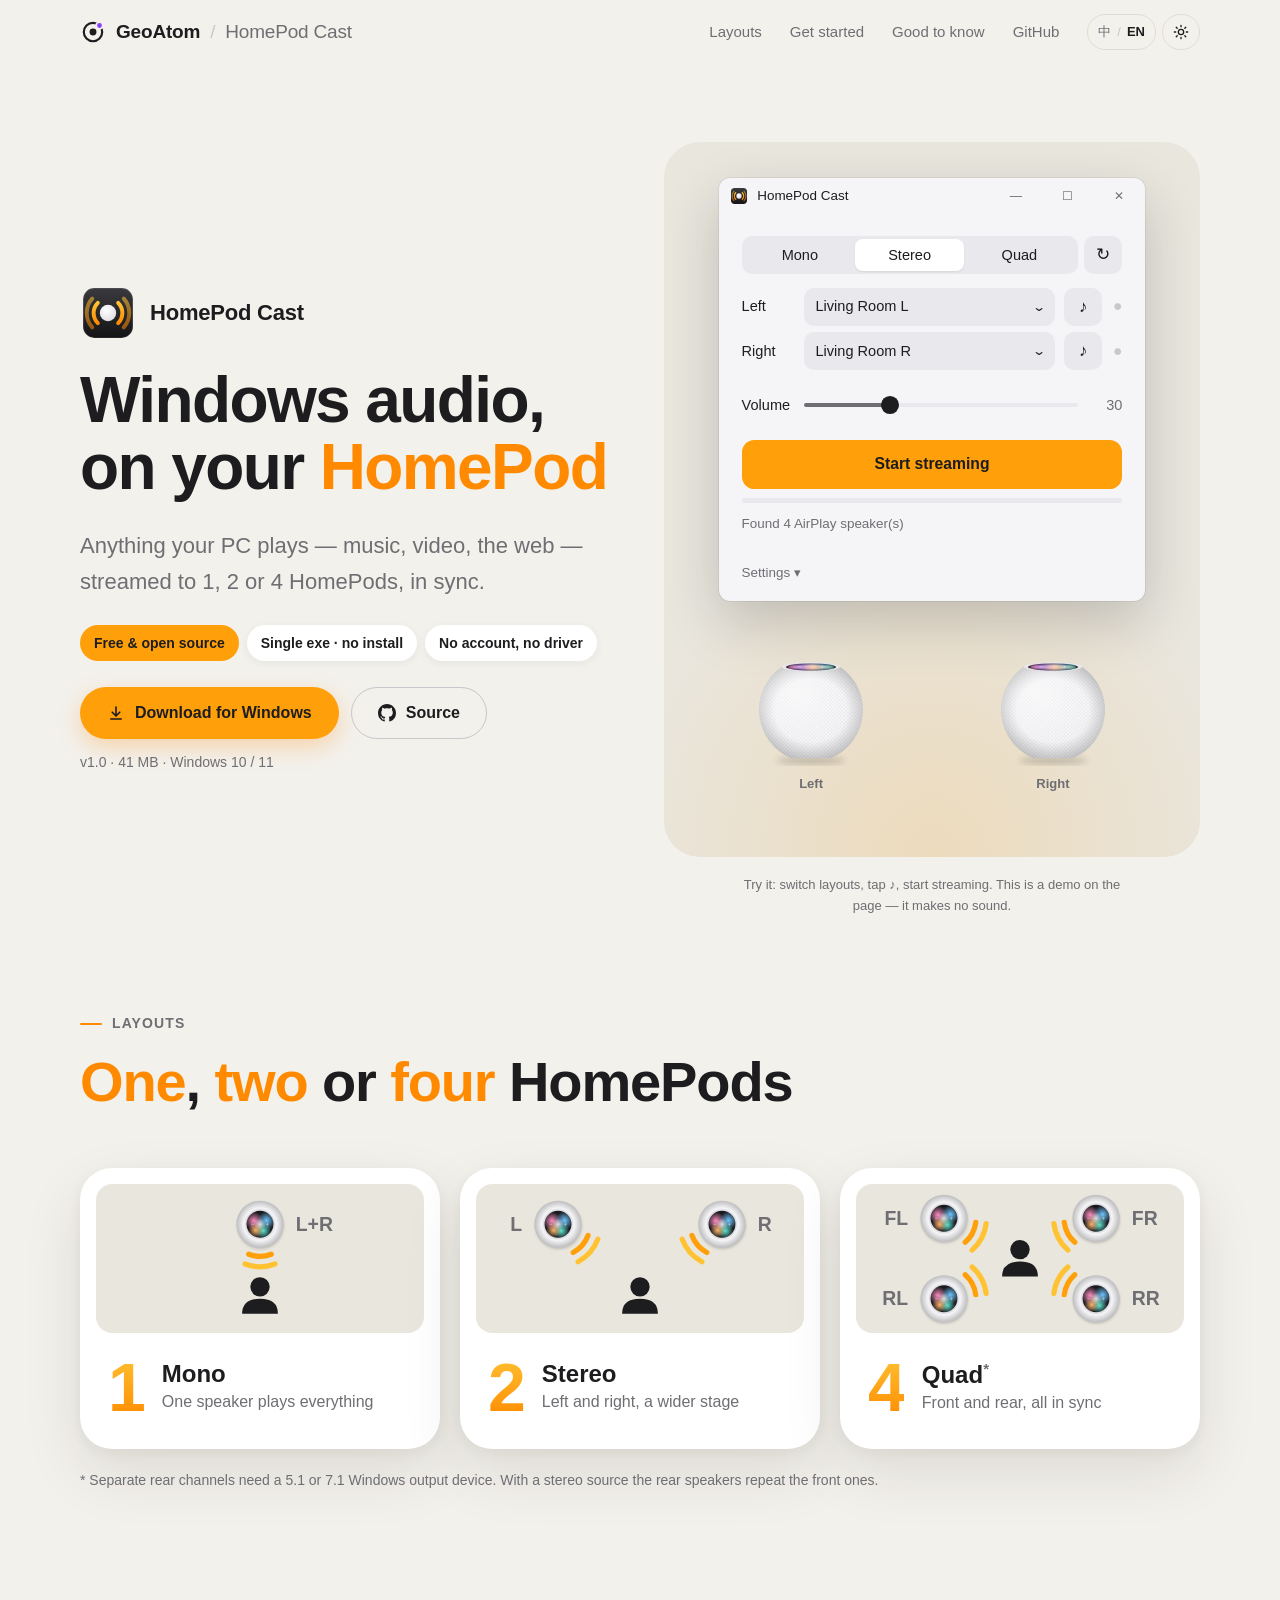
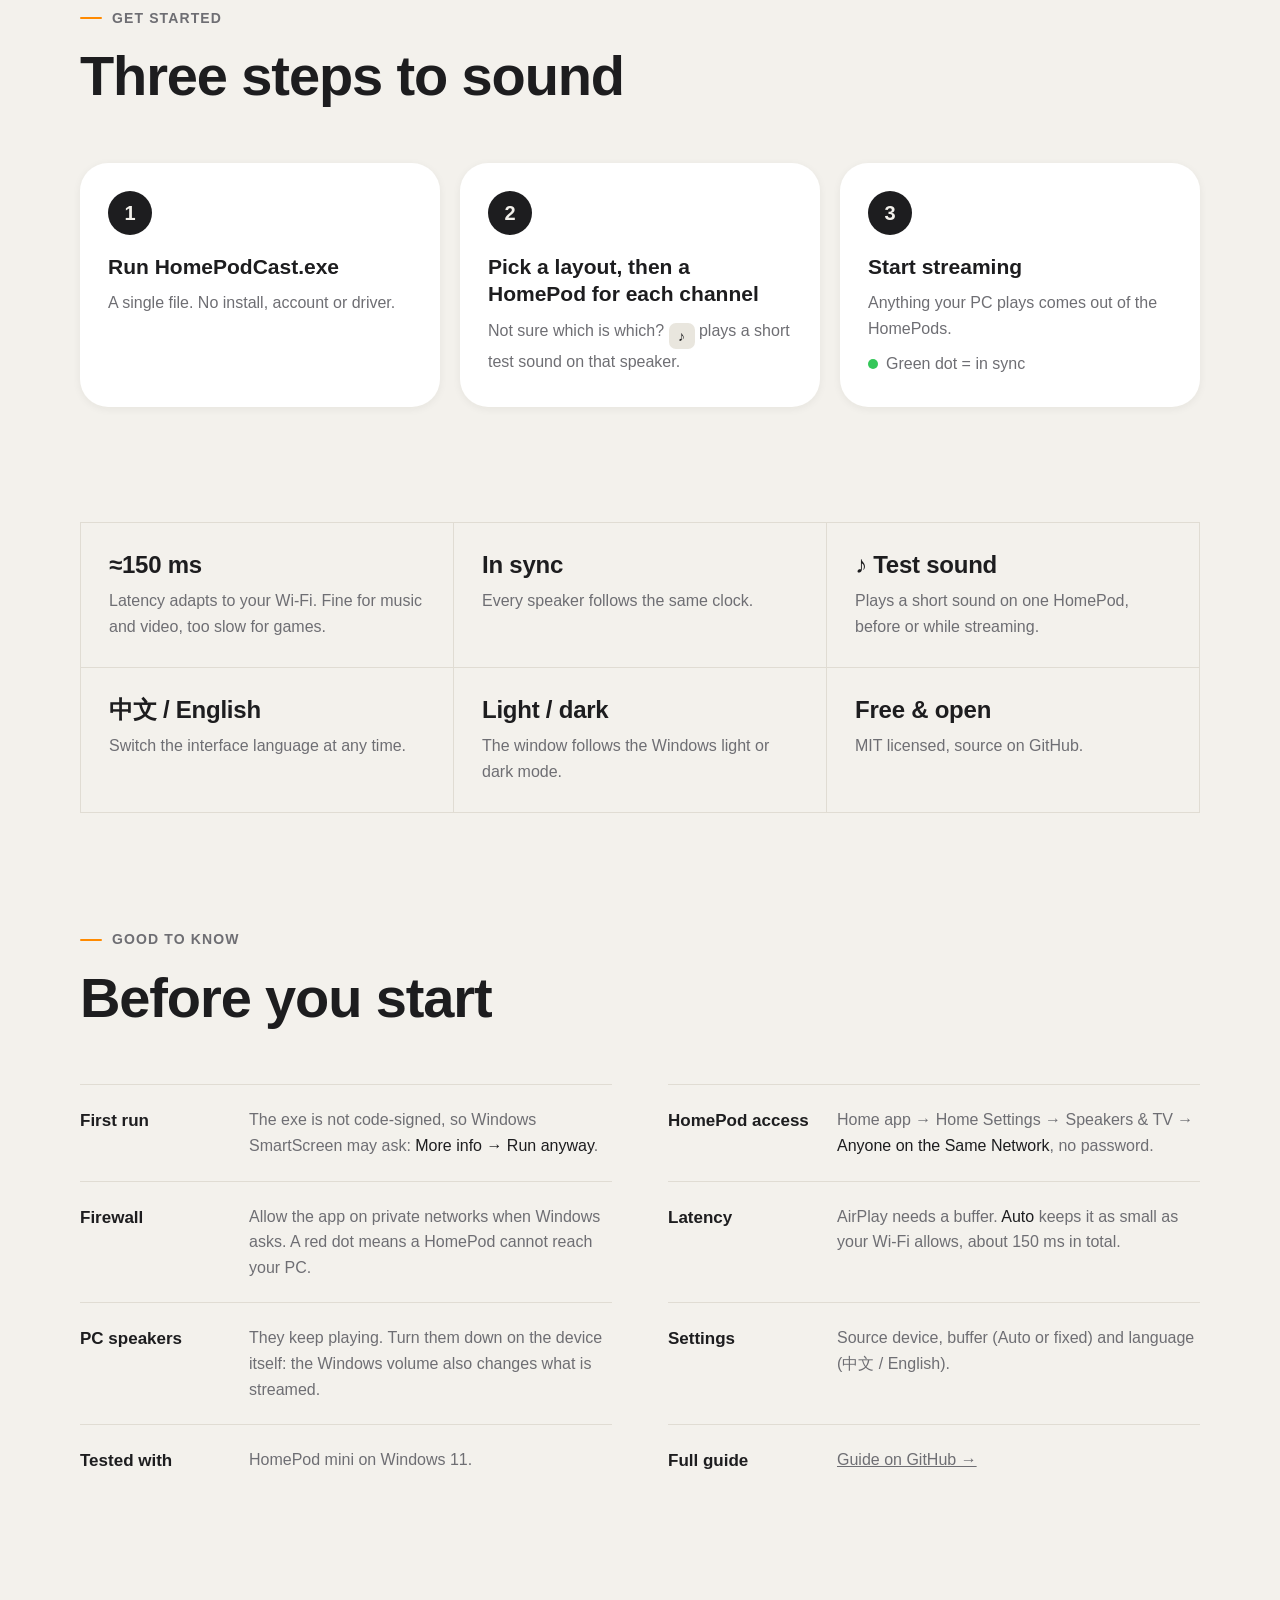
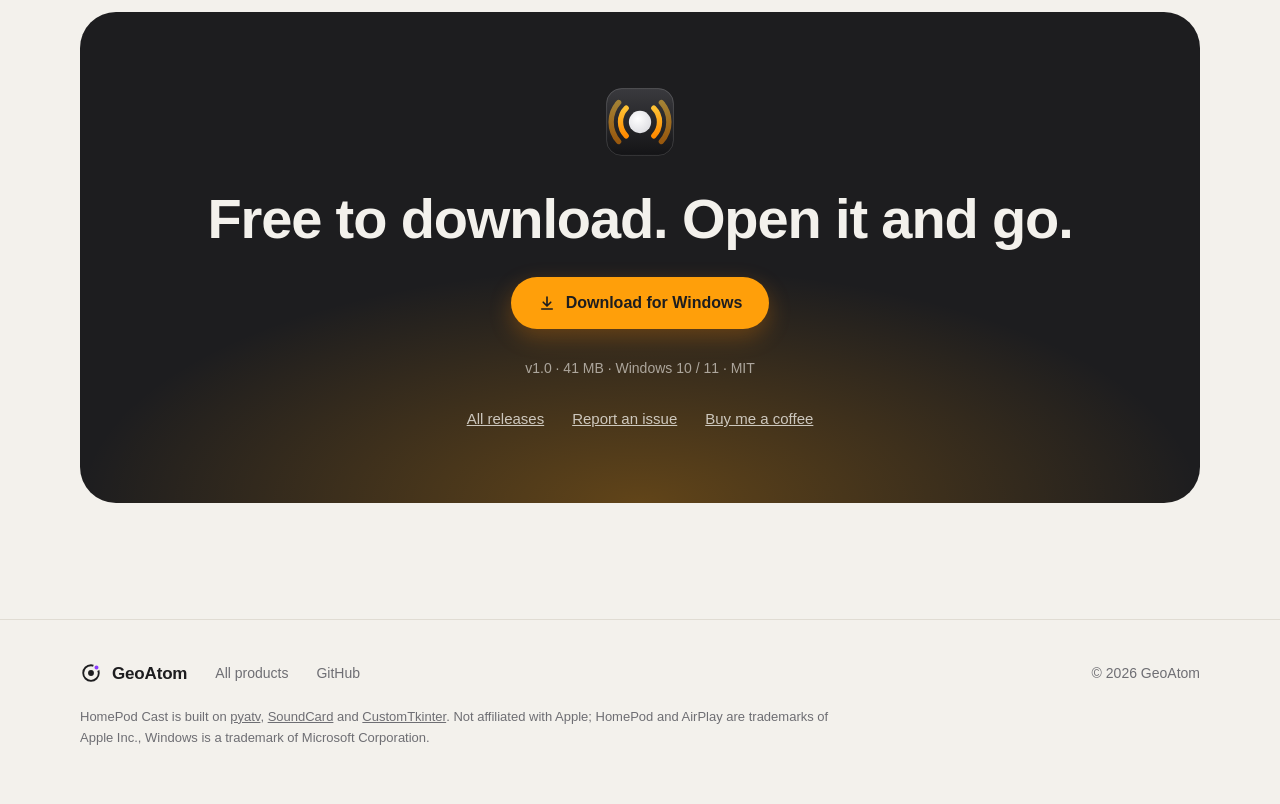
==== commit 84802561: "Add logo files, violet logo accent, and software + hardware positioning - brand/: GeoAtom mark, avat" ====
--- a/homepod-cast/index.html
+++ b/homepod-cast/index.html
@@ -4,6 +4,14 @@
 <head>
 <meta charset="utf-8">
 <meta name="viewport" content="width=device-width, initial-scale=1">
+<!-- Google tag (gtag.js) -->
+<script async src="https://www.googletagmanager.com/gtag/js?id=G-WQCZ0TPDR9"></script>
+<script>
+  window.dataLayer = window.dataLayer || [];
+  function gtag(){dataLayer.push(arguments);}
+  gtag('js', new Date());
+  gtag('config', 'G-WQCZ0TPDR9');
+</script>
 <title>HomePod Cast — Windows 也能用 HomePod 了 · GeoAtom</title>
 <meta name="description" content="HomePod Cast 把 Windows 电脑的声音同步送到 1、2 或 4 台 HomePod。免费开源，单个 exe，无需安装。 Stream Windows audio to 1, 2 or 4 HomePods, in sync. Free and open source.">
 <meta property="og:title" content="HomePod Cast">
@@ -27,7 +35,7 @@
 <header class="site-head">
   <div class="wrap">
     <a class="logo" href="../" aria-label="GeoAtom">
-      <svg viewBox="0 0 24 24" aria-hidden="true"><circle cx="12" cy="12" r="8.5" fill="none" stroke="currentColor" stroke-width="2"/><circle cx="12" cy="12" r="3.2" fill="currentColor"/><circle cx="18" cy="6" r="3" fill="currentColor" style="stroke:var(--bg)" stroke-width="1.6"/></svg>
+      <svg viewBox="0 0 24 24" aria-hidden="true"><circle cx="12" cy="12" r="8.5" fill="none" stroke="currentColor" stroke-width="2"/><circle cx="12" cy="12" r="3.2" fill="currentColor"/><circle cx="18" cy="6" r="3" style="fill:var(--spark);stroke:var(--bg)" stroke-width="1.6"/></svg>
       GeoAtom
       <span class="crumb">HomePod Cast</span>
     </a>
@@ -268,7 +276,7 @@
   <div class="wrap">
     <div class="foot-top">
       <a class="logo" href="../" aria-label="GeoAtom">
-        <svg viewBox="0 0 24 24" aria-hidden="true"><circle cx="12" cy="12" r="8.5" fill="none" stroke="currentColor" stroke-width="2"/><circle cx="12" cy="12" r="3.2" fill="currentColor"/><circle cx="18" cy="6" r="3" fill="currentColor" style="stroke:var(--bg)" stroke-width="1.6"/></svg>
+        <svg viewBox="0 0 24 24" aria-hidden="true"><circle cx="12" cy="12" r="8.5" fill="none" stroke="currentColor" stroke-width="2"/><circle cx="12" cy="12" r="3.2" fill="currentColor"/><circle cx="18" cy="6" r="3" style="fill:var(--spark);stroke:var(--bg)" stroke-width="1.6"/></svg>
         GeoAtom
       </a>
       <a href="../#products"><span lang="zh">全部产品</span><span lang="en">All products</span></a>
--- a/assets/site.css
+++ b/assets/site.css
@@ -10,6 +10,7 @@
   --muted: #6e6e73;
   --faint: #c7c7cc;
   --line: #e0dcd3;
+  --spark: #8b3dff;       /* GeoAtom's own colour: the electron in the logo */
   --accent: #ff9f0a;
   --accent-2: #ffc233;
   --accent-3: #ff8a00;
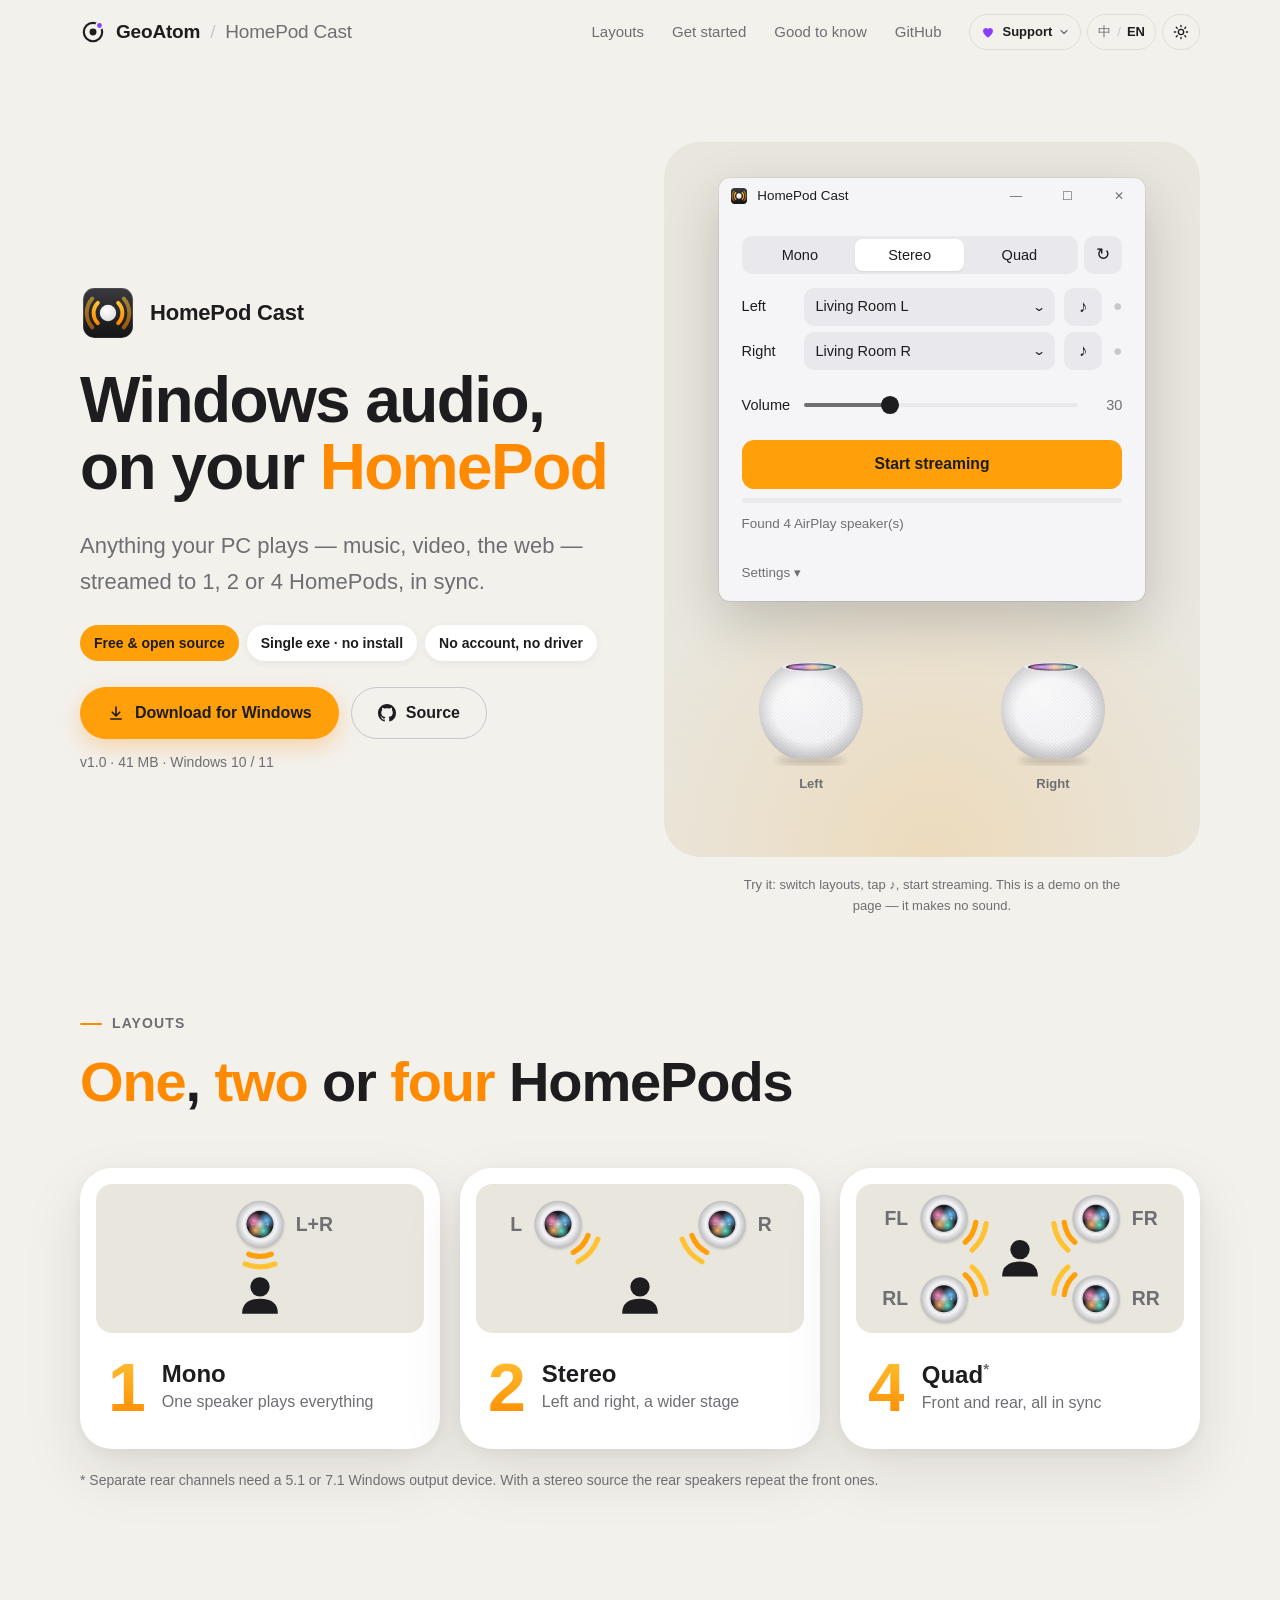
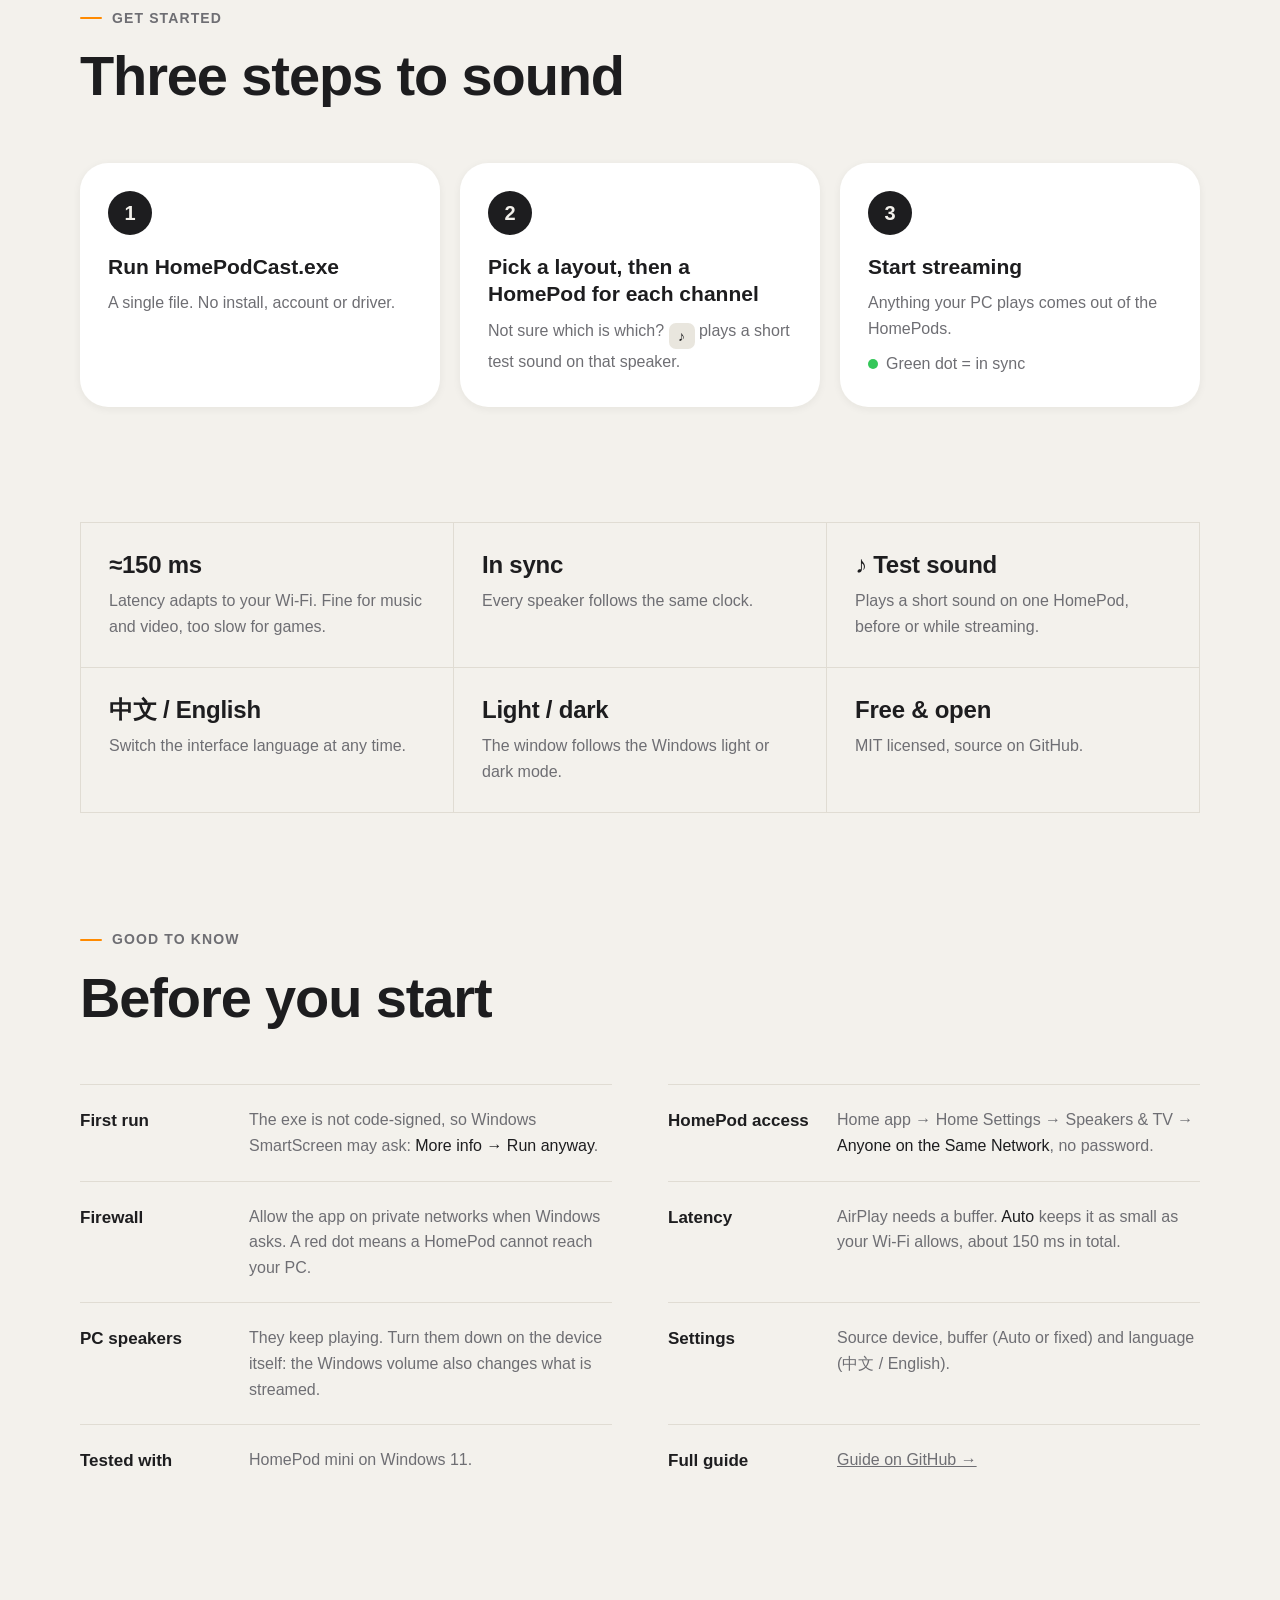
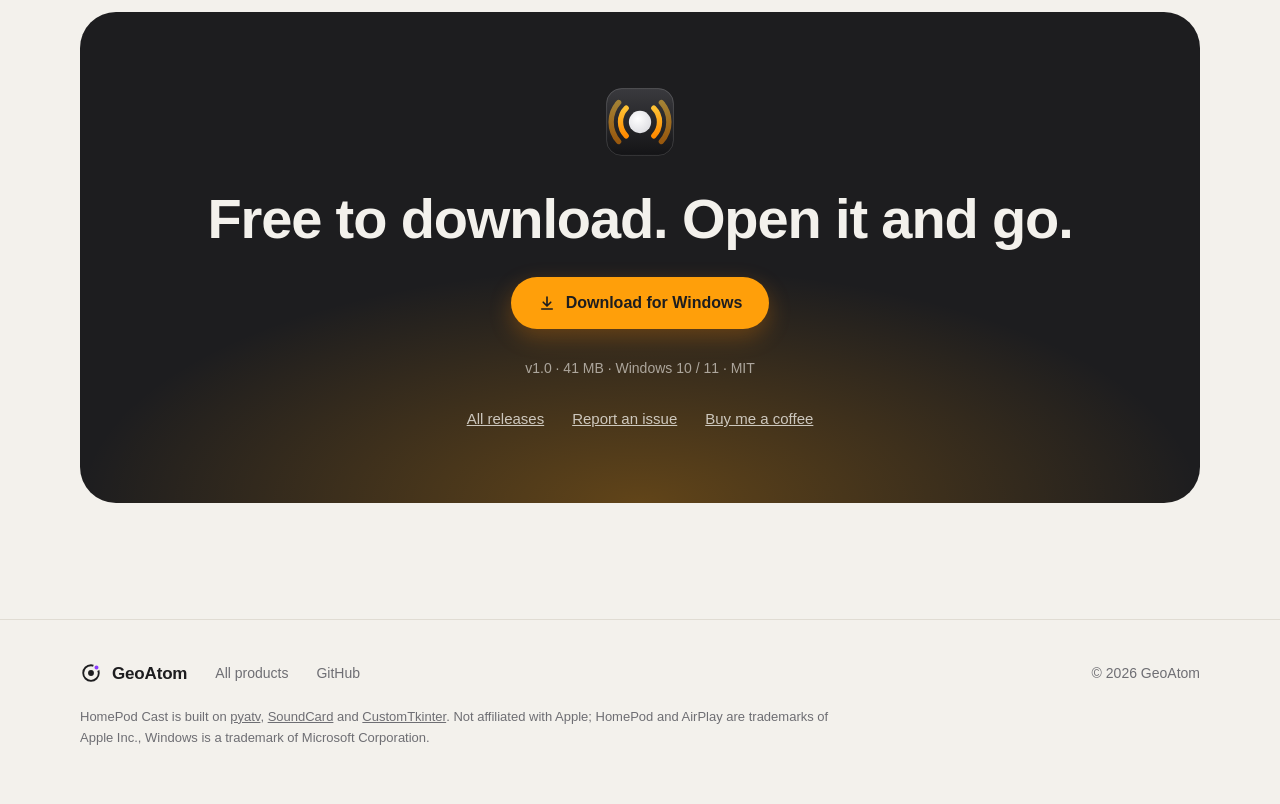
==== commit fd55a8e6: "Add a Support menu to the header A dropdown on both pages with Afdian and Buy Me a Coffee; each lang" ====
--- a/homepod-cast/index.html
+++ b/homepod-cast/index.html
@@ -13,7 +13,7 @@
   gtag('config', 'G-WQCZ0TPDR9');
 </script>
 <title>HomePod Cast — Windows 也能用 HomePod 了 · GeoAtom</title>
-<meta name="description" content="HomePod Cast 把 Windows 电脑的声音同步送到 1、2 或 4 台 HomePod。免费开源，单个 exe，无需安装。 Stream Windows audio to 1, 2 or 4 HomePods, in sync. Free and open source.">
+<meta name="description" content="HomePod Cast：让 Windows 电脑的声音同步到 1、2 或 4 台 HomePod。免费开源，一个 exe，免安装。 Stream Windows audio to 1, 2 or 4 HomePods, in sync. Free and open source.">
 <meta property="og:title" content="HomePod Cast">
 <meta property="og:description" content="Windows audio → 1, 2 or 4 HomePods, in sync. Free, open source, a single exe.">
 <meta property="og:type" content="website">
@@ -41,11 +41,28 @@
     </a>
     <nav class="nav" aria-label="Primary">
       <a href="#layouts"><span lang="zh">布局</span><span lang="en">Layouts</span></a>
-      <a href="#start"><span lang="zh">上手</span><span lang="en">Get started</span></a>
+      <a href="#start"><span lang="zh">快速上手</span><span lang="en">Get started</span></a>
       <a href="#notes"><span lang="zh">使用须知</span><span lang="en">Good to know</span></a>
-      <a href="https://github.com/momiji-bit/HomePodCast" rel="noopener">GitHub</a>
+      <a href="https://github.com/GeoAtom/HomePodCast" rel="noopener">GitHub</a>
     </nav>
     <div class="tools">
+      <details class="support">
+        <summary class="tool" aria-label="支持我们 / Support us">
+          <svg class="heart" viewBox="0 0 24 24" aria-hidden="true"><path d="M12 20.5s-7.5-4.6-7.5-10.2A4.3 4.3 0 0 1 12 7.6a4.3 4.3 0 0 1 7.5 2.7c0 5.6-7.5 10.2-7.5 10.2Z"/></svg>
+          <span class="support-label"><span lang="zh">支持</span><span lang="en">Support</span></span>
+          <svg class="chev" viewBox="0 0 24 24" fill="none" stroke="currentColor" stroke-width="2.4" stroke-linecap="round" stroke-linejoin="round" aria-hidden="true"><path d="M6 9l6 6 6-6"/></svg>
+        </summary>
+        <div class="support-menu">
+          <a class="afd" href="https://afdian.com/a/geo2026" rel="noopener">
+            <span class="tile"><img src="../assets/img/afdian-logo.png" alt=""></span>
+            <span><b>爱发电</b><small lang="zh">国内用户推荐</small><small lang="en">For supporters in China</small></span>
+          </a>
+          <a class="bmc" href="https://www.buymeacoffee.com/geo2026" rel="noopener">
+            <span class="tile"><svg viewBox="0 0 24 24" fill="none" stroke="currentColor" stroke-width="2" stroke-linecap="round" stroke-linejoin="round" aria-hidden="true"><path d="M5 9h11v5a5 5 0 0 1-5 5h-1a5 5 0 0 1-5-5V9ZM16 10h1.5a2.5 2.5 0 0 1 0 5H16M8 3v2.5M12 3v2.5"/></svg></span>
+            <span><b>Buy Me a Coffee</b><small lang="zh">海外用户推荐</small><small lang="en">International</small></span>
+          </a>
+        </div>
+      </details>
       <button class="tool" type="button" data-toggle="lang" aria-label="切换语言 / Switch language"><span class="l-zh">中</span><span class="sep">/</span><span class="l-en">EN</span></button>
       <button class="tool" type="button" data-toggle="theme" aria-label="切换深浅色 / Toggle light and dark">
         <svg class="art-light" viewBox="0 0 24 24" fill="none" stroke="currentColor" stroke-width="2" stroke-linecap="round" aria-hidden="true"><circle cx="12" cy="12" r="4"/><path d="M12 2v2M12 20v2M4.9 4.9l1.4 1.4M17.7 17.7l1.4 1.4M2 12h2M20 12h2M4.9 19.1l1.4-1.4M17.7 6.3l1.4-1.4"/></svg>
@@ -55,29 +72,29 @@
   </div>
 </header>
 
-<main data-release="momiji-bit/HomePodCast">
+<main data-release="GeoAtom/HomePodCast">
   <section class="p-hero">
     <div class="wrap">
       <div class="p-copy">
         <div class="p-brand"><img src="../assets/img/homepod-cast.svg" alt="">HomePod Cast</div>
         <h1 class="display" lang="zh"><span class="nowrap">Windows 也能用</span> <span class="nowrap"><span class="hl">HomePod</span> 了</span></h1>
         <h1 class="display" lang="en"><span class="nowrap">Windows audio,</span> <span class="nowrap">on your <span class="hl">HomePod</span></span></h1>
-        <p class="lede" lang="zh">电脑上播放的任何声音——音乐、视频、网页——同步送到 1、2 或 4 台 HomePod。</p>
+        <p class="lede" lang="zh">听歌、追剧、刷网页，电脑上的声音都能同步到 1、2 或 4 台 HomePod。</p>
         <p class="lede" lang="en">Anything your PC plays — music, video, the web — streamed to 1, 2 or 4 HomePods, in sync.</p>
         <div class="chips">
           <span class="chip accent"><span lang="zh">免费开源</span><span lang="en">Free &amp; open source</span></span>
-          <span class="chip"><span lang="zh">单个 exe · 免安装</span><span lang="en">Single exe · no install</span></span>
-          <span class="chip"><span lang="zh">无需账号和驱动</span><span lang="en">No account, no driver</span></span>
+          <span class="chip"><span lang="zh">一个 exe · 免安装</span><span lang="en">Single exe · no install</span></span>
+          <span class="chip"><span lang="zh">免注册 · 免驱动</span><span lang="en">No account, no driver</span></span>
         </div>
         <div class="download">
           <div class="actions">
-            <a class="btn accent" href="https://github.com/momiji-bit/HomePodCast/releases/latest/download/HomePodCast.exe">
+            <a class="btn accent" href="https://github.com/GeoAtom/HomePodCast/releases/latest/download/HomePodCast.exe">
               <svg viewBox="0 0 24 24" fill="none" stroke="currentColor" stroke-width="2.2" stroke-linecap="round" stroke-linejoin="round" aria-hidden="true"><path d="M12 4v11M7 11l5 5 5-5M5 20h14"/></svg>
               <span lang="zh">下载 Windows 版</span><span lang="en">Download for Windows</span>
             </a>
-            <a class="btn line" href="https://github.com/momiji-bit/HomePodCast" rel="noopener">
+            <a class="btn line" href="https://github.com/GeoAtom/HomePodCast" rel="noopener">
               <svg viewBox="0 0 16 16" fill="currentColor" aria-hidden="true"><path d="M8 0c4.42 0 8 3.58 8 8a8.013 8.013 0 0 1-5.45 7.59c-.4.08-.55-.17-.55-.38 0-.27.01-1.13.01-2.2 0-.75-.25-1.23-.54-1.48 1.78-.2 3.65-.88 3.65-3.95 0-.88-.31-1.59-.82-2.15.08-.2.36-1.02-.08-2.12 0 0-.67-.22-2.2.82-.64-.18-1.32-.27-2-.27-.68 0-1.36.09-2 .27-1.53-1.03-2.2-.82-2.2-.82-.44 1.1-.16 1.92-.08 2.12-.51.56-.82 1.28-.82 2.15 0 3.06 1.86 3.75 3.64 3.95-.23.2-.44.55-.51 1.07-.46.21-1.61.55-2.33-.66-.15-.24-.6-.83-1.23-.82-.67.01-.27.38.01.53.34.19.73.9.82 1.13.16.45.68 1.31 2.69.94 0 .67.01 1.3.01 1.49 0 .21-.15.45-.55.38A7.995 7.995 0 0 1 0 8c0-4.42 3.58-8 8-8Z"/></svg>
-              <span lang="zh">源码</span><span lang="en">Source</span>
+              <span lang="zh">查看源码</span><span lang="en">Source</span>
             </a>
           </div>
           <p class="meta"><span data-release-version>v1.0</span> · <span data-release-size>41 MB</span> · Windows 10 / 11</p>
@@ -91,7 +108,7 @@
             <div class="pods"></div>
           </div>
         </div>
-        <p class="demo-note" style="margin-left:auto;margin-right:auto" lang="zh">可以点点看：切换布局、点 ♪、开始串流。这是网页上的演示，不会发出声音。</p>
+        <p class="demo-note" style="margin-left:auto;margin-right:auto" lang="zh">点点看：切布局、点 ♪、开始串流，都能试。这只是网页演示，不会真的出声。</p>
         <p class="demo-note" style="margin-left:auto;margin-right:auto" lang="en">Try it: switch layouts, tap ♪, start streaming. This is a demo on the page — it makes no sound.</p>
       </div>
     </div>
@@ -135,29 +152,29 @@
   <section id="start" style="padding-top:0">
     <div class="wrap">
       <div class="sec-head">
-        <p class="eyebrow"><span lang="zh">上手</span><span lang="en">Get started</span></p>
+        <p class="eyebrow"><span lang="zh">快速上手</span><span lang="en">Get started</span></p>
         <h2 class="title" lang="zh">3 步用起来</h2>
         <h2 class="title" lang="en">Three steps to sound</h2>
       </div>
       <ol class="steps">
         <li class="step">
-          <h3 lang="zh">运行 HomePodCast.exe</h3>
+          <h3 lang="zh">打开 HomePodCast.exe</h3>
           <h3 lang="en">Run HomePodCast.exe</h3>
-          <p lang="zh">单个文件，无需安装、账号或驱动。</p>
+          <p lang="zh">就一个文件，免安装、免注册、免驱动。</p>
           <p lang="en">A single file. No install, account or driver.</p>
         </li>
         <li class="step">
-          <h3 lang="zh">选择布局，再为每个声道指定一台 HomePod</h3>
+          <h3 lang="zh">选好布局，给每个声道分配一台 HomePod</h3>
           <h3 lang="en">Pick a layout, then a HomePod for each channel</h3>
-          <p lang="zh">分不清哪台是哪台？点 <span class="key">♪</span> 让那台音箱响一声。</p>
+          <p lang="zh">分不清哪台是哪台？点一下 <span class="key">♪</span>，对应的音箱就会响一声。</p>
           <p lang="en">Not sure which is which? <span class="key">♪</span> plays a short test sound on that speaker.</p>
         </li>
         <li class="step">
-          <h3 lang="zh">开始串流</h3>
+          <h3 lang="zh">点「开始串流」</h3>
           <h3 lang="en">Start streaming</h3>
-          <p lang="zh">电脑播放的任何声音都会从 HomePod 里出来。</p>
+          <p lang="zh">电脑上放什么，HomePod 就响什么。</p>
           <p lang="en">Anything your PC plays comes out of the HomePods.</p>
-          <p class="ok"><span lang="zh">圆点变绿 = 已同步</span><span lang="en">Green dot = in sync</span></p>
+          <p class="ok"><span lang="zh">圆点变绿，就是同步好了</span><span lang="en">Green dot = in sync</span></p>
         </li>
       </ol>
     </div>
@@ -168,32 +185,32 @@
       <div class="feats">
         <div class="feat">
           <h3>≈150 ms</h3>
-          <p lang="zh">延迟按 Wi‑Fi 状况自动调节。听歌、看剧、看视频没问题，不适合打游戏。</p>
+          <p lang="zh">延迟随 Wi‑Fi 状况自动调节。听歌、追剧、看视频都够用，但不适合打游戏。</p>
           <p lang="en">Latency adapts to your Wi‑Fi. Fine for music and video, too slow for games.</p>
         </div>
         <div class="feat">
           <h3><span lang="zh">多台同步</span><span lang="en">In sync</span></h3>
-          <p lang="zh">所有音箱跟随同一个时钟。</p>
+          <p lang="zh">所有音箱跟着同一个时钟走，不会各放各的。</p>
           <p lang="en">Every speaker follows the same clock.</p>
         </div>
         <div class="feat">
           <h3><span lang="zh">♪ 测试音</span><span lang="en">♪ Test sound</span></h3>
-          <p lang="zh">让某一台 HomePod 响一声，串流前、串流中都能用。</p>
+          <p lang="zh">点一下，对应的 HomePod 就响一声；串流前、串流中都能用。</p>
           <p lang="en">Plays a short sound on one HomePod, before or while streaming.</p>
         </div>
         <div class="feat">
           <h3>中文 / English</h3>
-          <p lang="zh">界面语言随时切换。</p>
+          <p lang="zh">界面语言，随时切换。</p>
           <p lang="en">Switch the interface language at any time.</p>
         </div>
         <div class="feat">
           <h3><span lang="zh">浅色 / 深色</span><span lang="en">Light / dark</span></h3>
-          <p lang="zh">窗口跟随 Windows 的浅色或深色模式。</p>
+          <p lang="zh">自动跟随 Windows 的浅色 / 深色模式。</p>
           <p lang="en">The window follows the Windows light or dark mode.</p>
         </div>
         <div class="feat">
           <h3><span lang="zh">免费开源</span><span lang="en">Free &amp; open</span></h3>
-          <p lang="zh">MIT 许可，源码在 GitHub。</p>
+          <p lang="zh">MIT 协议，源码全在 GitHub。</p>
           <p lang="en">MIT licensed, source on GitHub.</p>
         </div>
       </div>
@@ -204,48 +221,48 @@
     <div class="wrap">
       <div class="sec-head">
         <p class="eyebrow"><span lang="zh">使用须知</span><span lang="en">Good to know</span></p>
-        <h2 class="title" lang="zh">开始之前</h2>
+        <h2 class="title" lang="zh">用之前，先看这几条</h2>
         <h2 class="title" lang="en">Before you start</h2>
       </div>
       <dl class="notes">
         <div class="note">
           <dt><span lang="zh">首次运行</span><span lang="en">First run</span></dt>
-          <dd lang="zh">exe 没有代码签名，Windows SmartScreen 可能会拦截：<em>更多信息 → 仍要运行</em>。</dd>
+          <dd lang="zh">exe 没做代码签名，Windows SmartScreen 可能会拦一下：点<em>「更多信息」→「仍要运行」</em>就行。</dd>
           <dd lang="en">The exe is not code-signed, so Windows SmartScreen may ask: <em>More info → Run anyway</em>.</dd>
         </div>
         <div class="note">
           <dt><span lang="zh">HomePod 权限</span><span lang="en">HomePod access</span></dt>
-          <dd lang="zh">“家庭”App → 家庭设置 → 扬声器与电视 → <em>同一网络上的任何人</em>，不设密码。</dd>
+          <dd lang="zh">打开「家庭」App → 家庭设置 → 扬声器与电视，选<em>「同一网络上的任何人」</em>，不要设密码。</dd>
           <dd lang="en">Home app → Home Settings → Speakers &amp; TV → <em>Anyone on the Same Network</em>, no password.</dd>
         </div>
         <div class="note">
           <dt><span lang="zh">防火墙</span><span lang="en">Firewall</span></dt>
-          <dd lang="zh">Windows 询问时允许本程序使用专用网络。圆点变红表示 HomePod 连不回电脑。</dd>
+          <dd lang="zh">Windows 弹窗询问时，记得允许本程序使用专用网络。圆点变红，说明 HomePod 连不回电脑。</dd>
           <dd lang="en">Allow the app on private networks when Windows asks. A red dot means a HomePod cannot reach your PC.</dd>
         </div>
         <div class="note">
           <dt><span lang="zh">延迟</span><span lang="en">Latency</span></dt>
-          <dd lang="zh">AirPlay 必须有缓冲。<em>自动</em>档会按 Wi‑Fi 状况把它压到最小，总延迟约 150 ms。</dd>
+          <dd lang="zh">AirPlay 本身需要缓冲。<em>「自动」</em>档会根据 Wi‑Fi 状况尽量压低，总延迟约 150 ms。</dd>
           <dd lang="en">AirPlay needs a buffer. <em>Auto</em> keeps it as small as your Wi‑Fi allows, about 150 ms in total.</dd>
         </div>
         <div class="note">
           <dt><span lang="zh">电脑音箱</span><span lang="en">PC speakers</span></dt>
-          <dd lang="zh">会同时出声。请在设备本身上调小：Windows 音量也会改变串流的音量。</dd>
+          <dd lang="zh">电脑音箱会跟着一起响。想调小请直接调音箱本身：改 Windows 音量的话，串流的音量也会跟着变。</dd>
           <dd lang="en">They keep playing. Turn them down on the device itself: the Windows volume also changes what is streamed.</dd>
         </div>
         <div class="note">
           <dt><span lang="zh">设置</span><span lang="en">Settings</span></dt>
-          <dd lang="zh">音源设备、缓冲（自动或固定）和语言（中文 / English）。</dd>
+          <dd lang="zh">可以选音源设备、缓冲（自动或固定）和界面语言（中文 / English）。</dd>
           <dd lang="en">Source device, buffer (Auto or fixed) and language (中文 / English).</dd>
         </div>
         <div class="note">
           <dt><span lang="zh">测试环境</span><span lang="en">Tested with</span></dt>
-          <dd lang="zh">已在 Windows 11 上用 HomePod mini 测试。</dd>
+          <dd lang="zh">已在 Windows 11 + HomePod mini 上实测。</dd>
           <dd lang="en">HomePod mini on Windows 11.</dd>
         </div>
         <div class="note">
           <dt><span lang="zh">完整说明</span><span lang="en">Full guide</span></dt>
-          <dd><a href="https://github.com/momiji-bit/HomePodCast/blob/main/docs/GUIDE.md" rel="noopener"><span lang="zh">GitHub 上的使用须知 →</span><span lang="en">Guide on GitHub →</span></a></dd>
+          <dd><a href="https://github.com/GeoAtom/HomePodCast/blob/main/docs/GUIDE.md" rel="noopener"><span lang="zh">去 GitHub 看完整说明 →</span><span lang="en">Guide on GitHub →</span></a></dd>
         </div>
       </dl>
     </div>
@@ -255,17 +272,17 @@
     <div class="wrap">
       <div class="cta-box">
         <img src="../assets/img/homepod-cast.svg" alt="">
-        <h2 class="title" lang="zh">免费下载，打开就能用</h2>
+        <h2 class="title" lang="zh">免费下载，开箱即用</h2>
         <h2 class="title" lang="en">Free to download. Open it and go.</h2>
-        <a class="btn accent" href="https://github.com/momiji-bit/HomePodCast/releases/latest/download/HomePodCast.exe">
+        <a class="btn accent" href="https://github.com/GeoAtom/HomePodCast/releases/latest/download/HomePodCast.exe">
           <svg viewBox="0 0 24 24" fill="none" stroke="currentColor" stroke-width="2.2" stroke-linecap="round" stroke-linejoin="round" aria-hidden="true"><path d="M12 4v11M7 11l5 5 5-5M5 20h14"/></svg>
           <span lang="zh">下载 Windows 版</span><span lang="en">Download for Windows</span>
         </a>
         <p class="meta"><span data-release-version>v1.0</span> · <span data-release-size>41 MB</span> · Windows 10 / 11 · MIT</p>
         <div class="links">
-          <a href="https://github.com/momiji-bit/HomePodCast/releases" rel="noopener"><span lang="zh">全部版本</span><span lang="en">All releases</span></a>
-          <a href="https://github.com/momiji-bit/HomePodCast/issues" rel="noopener"><span lang="zh">反馈问题</span><span lang="en">Report an issue</span></a>
-          <a href="https://www.buymeacoffee.com/geo2026" rel="noopener"><span lang="zh">请作者喝杯咖啡</span><span lang="en">Buy me a coffee</span></a>
+          <a href="https://github.com/GeoAtom/HomePodCast/releases" rel="noopener"><span lang="zh">历史版本</span><span lang="en">All releases</span></a>
+          <a href="https://github.com/GeoAtom/HomePodCast/issues" rel="noopener"><span lang="zh">反馈问题</span><span lang="en">Report an issue</span></a>
+          <a lang="zh" href="https://afdian.com/a/geo2026" rel="noopener">去爱发电支持我们</a><a lang="en" href="https://www.buymeacoffee.com/geo2026" rel="noopener">Buy me a coffee</a>
         </div>
       </div>
     </div>
@@ -280,10 +297,10 @@
         GeoAtom
       </a>
       <a href="../#products"><span lang="zh">全部产品</span><span lang="en">All products</span></a>
-      <a href="https://github.com/momiji-bit/HomePodCast" rel="noopener">GitHub</a>
+      <a href="https://github.com/GeoAtom/HomePodCast" rel="noopener">GitHub</a>
       <span style="margin-left:auto">© 2026 GeoAtom</span>
     </div>
-    <p class="legal" lang="zh">HomePod Cast 基于 <a href="https://github.com/postlund/pyatv" rel="noopener">pyatv</a>、<a href="https://github.com/bastibe/SoundCard" rel="noopener">SoundCard</a> 和 <a href="https://github.com/TomSchimansky/CustomTkinter" rel="noopener">CustomTkinter</a> 构建。与 Apple 无关联；HomePod 和 AirPlay 是 Apple Inc. 的商标，Windows 是 Microsoft Corporation 的商标。</p>
+    <p class="legal" lang="zh">HomePod Cast 基于 <a href="https://github.com/postlund/pyatv" rel="noopener">pyatv</a>、<a href="https://github.com/bastibe/SoundCard" rel="noopener">SoundCard</a> 和 <a href="https://github.com/TomSchimansky/CustomTkinter" rel="noopener">CustomTkinter</a> 开发，与 Apple 没有任何关联；HomePod 和 AirPlay 是 Apple Inc. 的商标，Windows 是 Microsoft Corporation 的商标。</p>
     <p class="legal" lang="en">HomePod Cast is built on <a href="https://github.com/postlund/pyatv" rel="noopener">pyatv</a>, <a href="https://github.com/bastibe/SoundCard" rel="noopener">SoundCard</a> and <a href="https://github.com/TomSchimansky/CustomTkinter" rel="noopener">CustomTkinter</a>. Not affiliated with Apple; HomePod and AirPlay are trademarks of Apple Inc., Windows is a trademark of Microsoft Corporation.</p>
   </div>
 </footer>
--- a/assets/site.css
+++ b/assets/site.css
@@ -70,14 +70,14 @@
   border-bottom: 1px solid transparent; transition: border-color .2s;
 }
 .site-head.scrolled { border-bottom-color: var(--line); }
-.site-head .wrap { height: 64px; display: flex; align-items: center; gap: 8px; }
+.site-head .wrap { position: relative; height: 64px; display: flex; align-items: center; gap: 8px; }
 .logo { display: inline-flex; align-items: center; gap: 10px; font-weight: 700; font-size: 19px; letter-spacing: -.01em;
         text-decoration: none; margin-right: auto; white-space: nowrap; }
 .logo svg { width: 26px; height: 26px; }
 .crumb { display: inline-flex; align-items: center; gap: 10px; color: var(--muted); font-weight: 400; }
 .crumb::before { content: "/"; color: var(--faint); }
 .nav { display: flex; align-items: center; gap: 4px; }
-.nav a { padding: 8px 12px; border-radius: 999px; text-decoration: none; font-size: 15px; color: var(--muted); transition: color .15s, background .15s; }
+.nav a { padding: 8px 12px; border-radius: 999px; text-decoration: none; font-size: 15px; color: var(--muted); white-space: nowrap; transition: color .15s, background .15s; }
 .nav a:hover { color: var(--ink); background: color-mix(in srgb, var(--ink) 6%, transparent); }
 .tools { display: flex; align-items: center; gap: 6px; margin-left: 8px; }
 .tool {
@@ -89,6 +89,27 @@
 .tool svg { width: 16px; height: 16px; }
 .tool .sep { color: var(--faint); font-weight: 400; }
 html[data-lang="zh"] .tool .l-en, html[data-lang="en"] .tool .l-zh { color: var(--muted); font-weight: 400; }
+
+/* Support menu in the header: a <details>, so it opens without script */
+.support { position: relative; }
+.support summary { list-style: none; user-select: none; }
+.support summary::-webkit-details-marker { display: none; }
+.support .heart { fill: var(--spark); }
+.support .chev { width: 12px; height: 12px; color: var(--muted); transition: transform .15s; }
+.support[open] .chev { transform: rotate(180deg); }
+.support[open] summary { background: var(--card); border-color: var(--faint); }
+.support-menu { position: absolute; right: 0; top: calc(100% + 10px); z-index: 30; width: 264px; padding: 8px; border-radius: 18px;
+                background: var(--card); box-shadow: var(--shadow); display: flex; flex-direction: column; gap: 2px; }
+.support-menu a { display: flex; align-items: center; gap: 12px; padding: 10px; border-radius: 12px; text-decoration: none; transition: background .15s; }
+.support-menu a:hover { background: color-mix(in srgb, var(--ink) 6%, transparent); }
+.support-menu b { display: block; font-size: 15px; line-height: 1.3; }
+.support-menu small { display: block; font-size: 13px; line-height: 1.3; color: var(--muted); }
+.support-menu .tile { width: 40px; height: 40px; border-radius: 11px; display: grid; place-items: center; flex: none; }
+.support-menu .afd .tile { background: #946ce6; }
+.support-menu .afd .tile img { width: 26px; }
+.support-menu .bmc .tile { background: #ffdd00; color: #0d0c23; }
+.support-menu .bmc .tile svg { width: 22px; height: 22px; }
+html[data-lang="en"] .support-menu .bmc { order: -1; }   /* each language gets its own platform first */
 
 /* ---------------------------------------------------------------- buttons, chips */
 .btn {
@@ -345,10 +366,14 @@
   .feats { grid-template-columns: repeat(2, minmax(0, 1fr)); }
   .notes { grid-template-columns: minmax(0, 1fr); }
 }
+@media (max-width: 860px) { .nav { display: none; } }
 @media (max-width: 640px) {
   :root { --gutter: 16px; }
   body { font-size: 16px; }
   .nav { display: none; }
+  /* the button is no longer at the right edge: hang the menu from the header instead, flush with the page gutter */
+  .support { position: static; }
+  .support-menu { right: var(--gutter); top: calc(100% - 4px); width: min(264px, calc(100vw - 2 * var(--gutter))); }
   .product, .stage, .cta-box { border-radius: 28px; }
   .product .stage { border-radius: 0; }
   .layout { grid-template-columns: minmax(0, 1fr); padding: 14px 14px 24px; }
@@ -359,7 +384,7 @@
 }
 @media (max-width: 520px) { .demo { --z: 1; } .crumb { display: none; } }
 @media (max-width: 440px) { .demo { --z: .9; } }
-@media (max-width: 400px) { .demo { --z: .82; } }
+@media (max-width: 400px) { .demo { --z: .82; } .support-label { display: none; } .tools { gap: 4px; margin-left: 4px; } }
 @media (max-width: 360px) { .demo { --z: .76; } }
 
 @media (prefers-reduced-motion: reduce) {
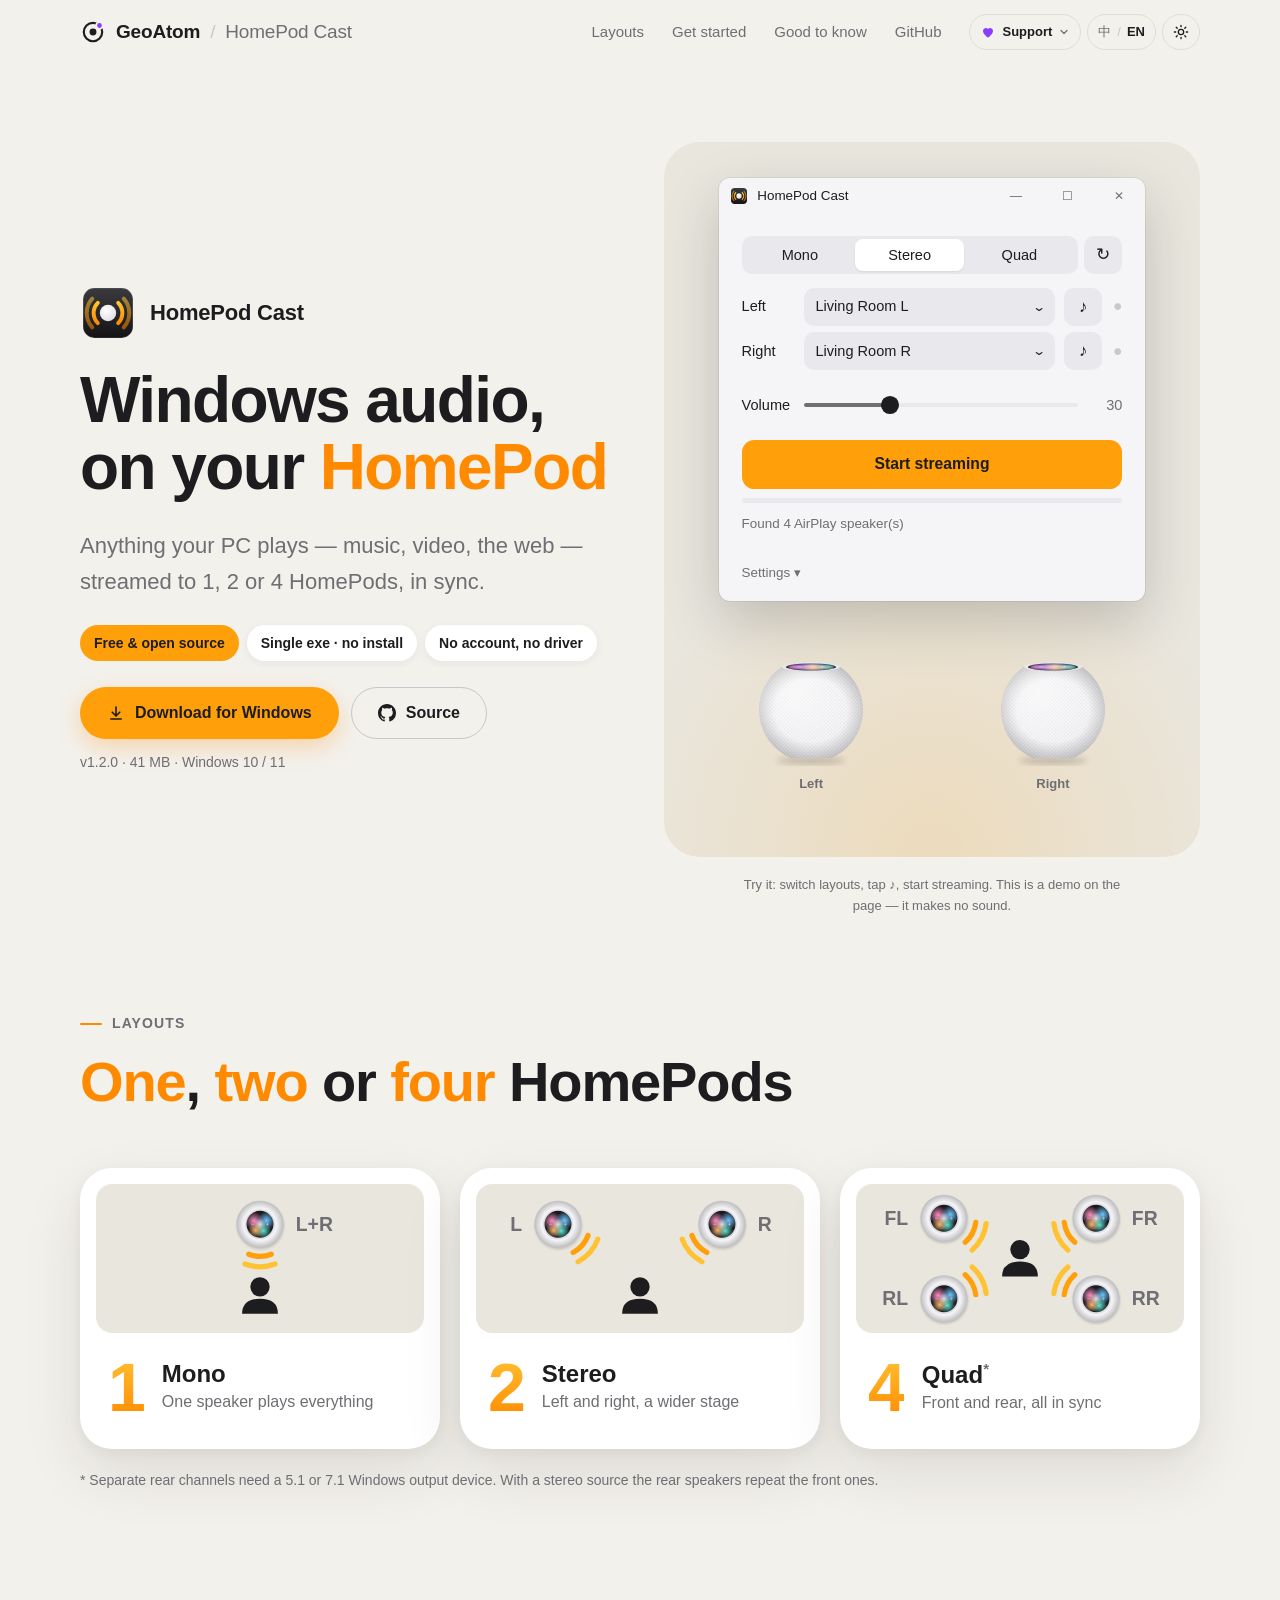
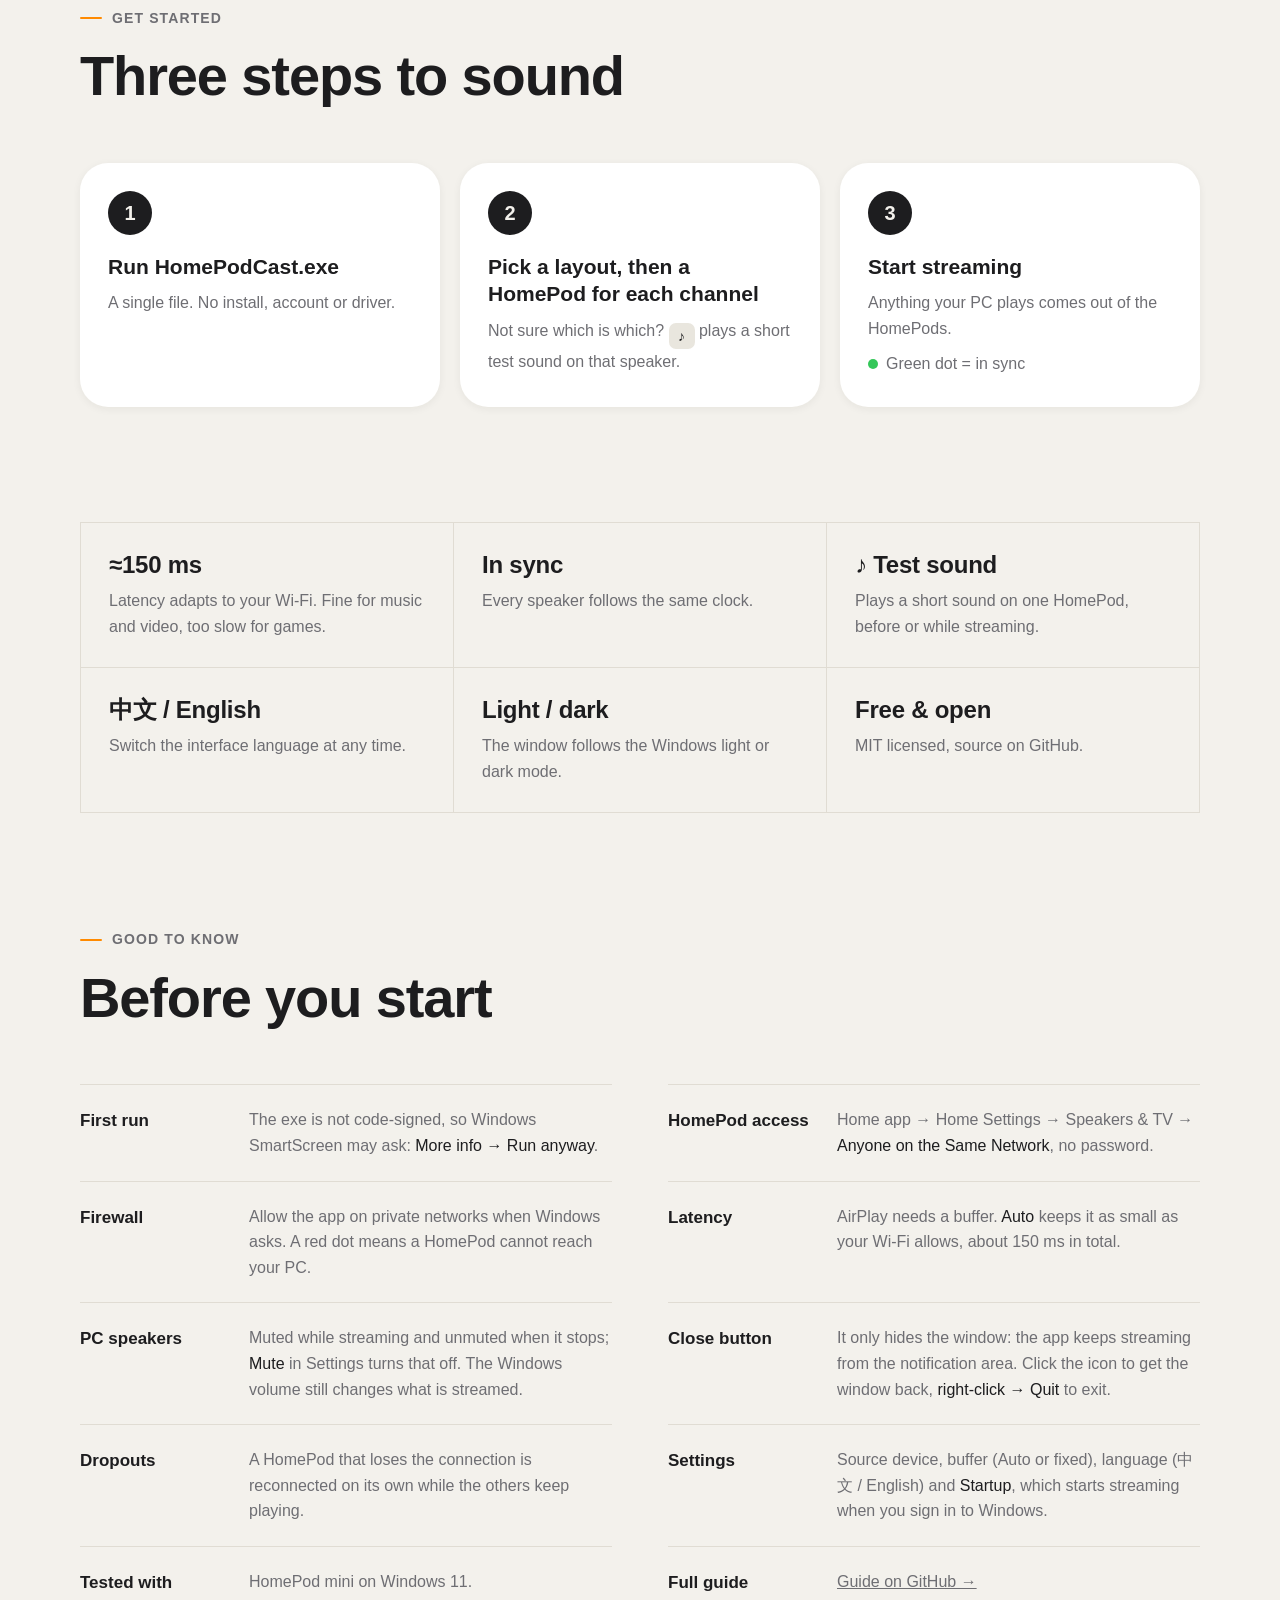
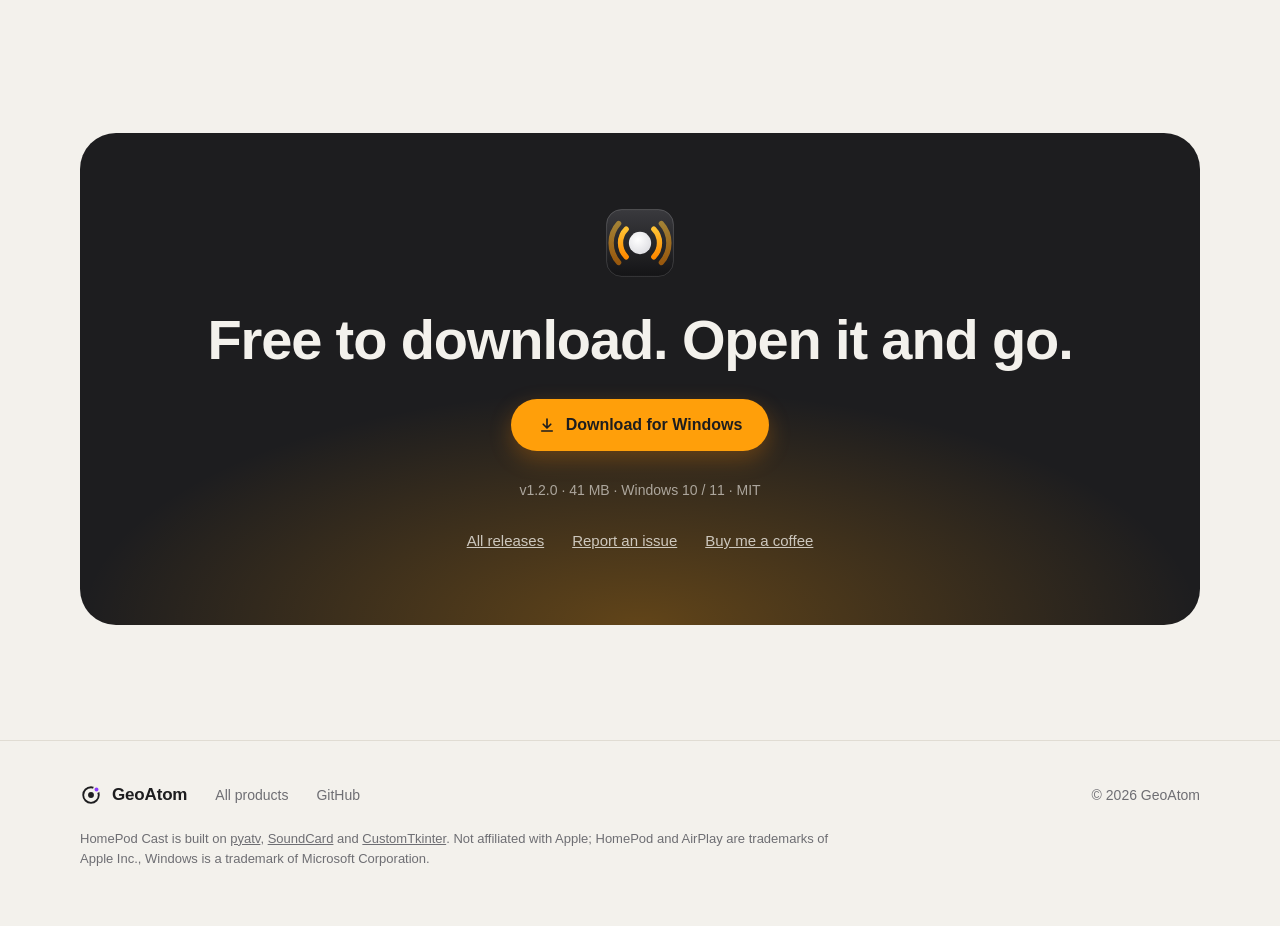
==== commit 8461bd2d: "HomePod Cast page: notes for v1.2.0 The PC is muted while streaming, the close button hides the wind" ====
--- a/homepod-cast/index.html
+++ b/homepod-cast/index.html
@@ -97,7 +97,7 @@
               <span lang="zh">查看源码</span><span lang="en">Source</span>
             </a>
           </div>
-          <p class="meta"><span data-release-version>v1.0</span> · <span data-release-size>41 MB</span> · Windows 10 / 11</p>
+          <p class="meta"><span data-release-version>v1.2.0</span> · <span data-release-size>41 MB</span> · Windows 10 / 11</p>
         </div>
       </div>
 
@@ -247,13 +247,23 @@
         </div>
         <div class="note">
           <dt><span lang="zh">电脑音箱</span><span lang="en">PC speakers</span></dt>
-          <dd lang="zh">电脑音箱会跟着一起响。想调小请直接调音箱本身：改 Windows 音量的话，串流的音量也会跟着变。</dd>
-          <dd lang="en">They keep playing. Turn them down on the device itself: the Windows volume also changes what is streamed.</dd>
+          <dd lang="zh">串流时电脑音箱自动静音，停止后恢复；不需要的话，在设置里关掉<em>「静音」</em>。Windows 音量仍然会改变串流的音量。</dd>
+          <dd lang="en">Muted while streaming and unmuted when it stops; <em>Mute</em> in Settings turns that off. The Windows volume still changes what is streamed.</dd>
+        </div>
+        <div class="note">
+          <dt><span lang="zh">关闭窗口</span><span lang="en">Close button</span></dt>
+          <dd lang="zh">点 ✕ 只是把窗口收进托盘，串流不会停。点托盘图标恢复窗口，<em>右键 → 退出</em>才是真正关闭。</dd>
+          <dd lang="en">It only hides the window: the app keeps streaming from the notification area. Click the icon to get the window back, <em>right-click → Quit</em> to exit.</dd>
+        </div>
+        <div class="note">
+          <dt><span lang="zh">断线</span><span lang="en">Dropouts</span></dt>
+          <dd lang="zh">掉线的 HomePod 会自动重连，其余音箱照常播放。</dd>
+          <dd lang="en">A HomePod that loses the connection is reconnected on its own while the others keep playing.</dd>
         </div>
         <div class="note">
           <dt><span lang="zh">设置</span><span lang="en">Settings</span></dt>
-          <dd lang="zh">可以选音源设备、缓冲（自动或固定）和界面语言（中文 / English）。</dd>
-          <dd lang="en">Source device, buffer (Auto or fixed) and language (中文 / English).</dd>
+          <dd lang="zh">可以选音源设备、缓冲（自动或固定）和界面语言（中文 / English），还有<em>「自启」</em>：登录 Windows 后自动开始串流。</dd>
+          <dd lang="en">Source device, buffer (Auto or fixed), language (中文 / English) and <em>Startup</em>, which starts streaming when you sign in to Windows.</dd>
         </div>
         <div class="note">
           <dt><span lang="zh">测试环境</span><span lang="en">Tested with</span></dt>
@@ -278,7 +288,7 @@
           <svg viewBox="0 0 24 24" fill="none" stroke="currentColor" stroke-width="2.2" stroke-linecap="round" stroke-linejoin="round" aria-hidden="true"><path d="M12 4v11M7 11l5 5 5-5M5 20h14"/></svg>
           <span lang="zh">下载 Windows 版</span><span lang="en">Download for Windows</span>
         </a>
-        <p class="meta"><span data-release-version>v1.0</span> · <span data-release-size>41 MB</span> · Windows 10 / 11 · MIT</p>
+        <p class="meta"><span data-release-version>v1.2.0</span> · <span data-release-size>41 MB</span> · Windows 10 / 11 · MIT</p>
         <div class="links">
           <a href="https://github.com/GeoAtom/HomePodCast/releases" rel="noopener"><span lang="zh">历史版本</span><span lang="en">All releases</span></a>
           <a href="https://github.com/GeoAtom/HomePodCast/issues" rel="noopener"><span lang="zh">反馈问题</span><span lang="en">Report an issue</span></a>
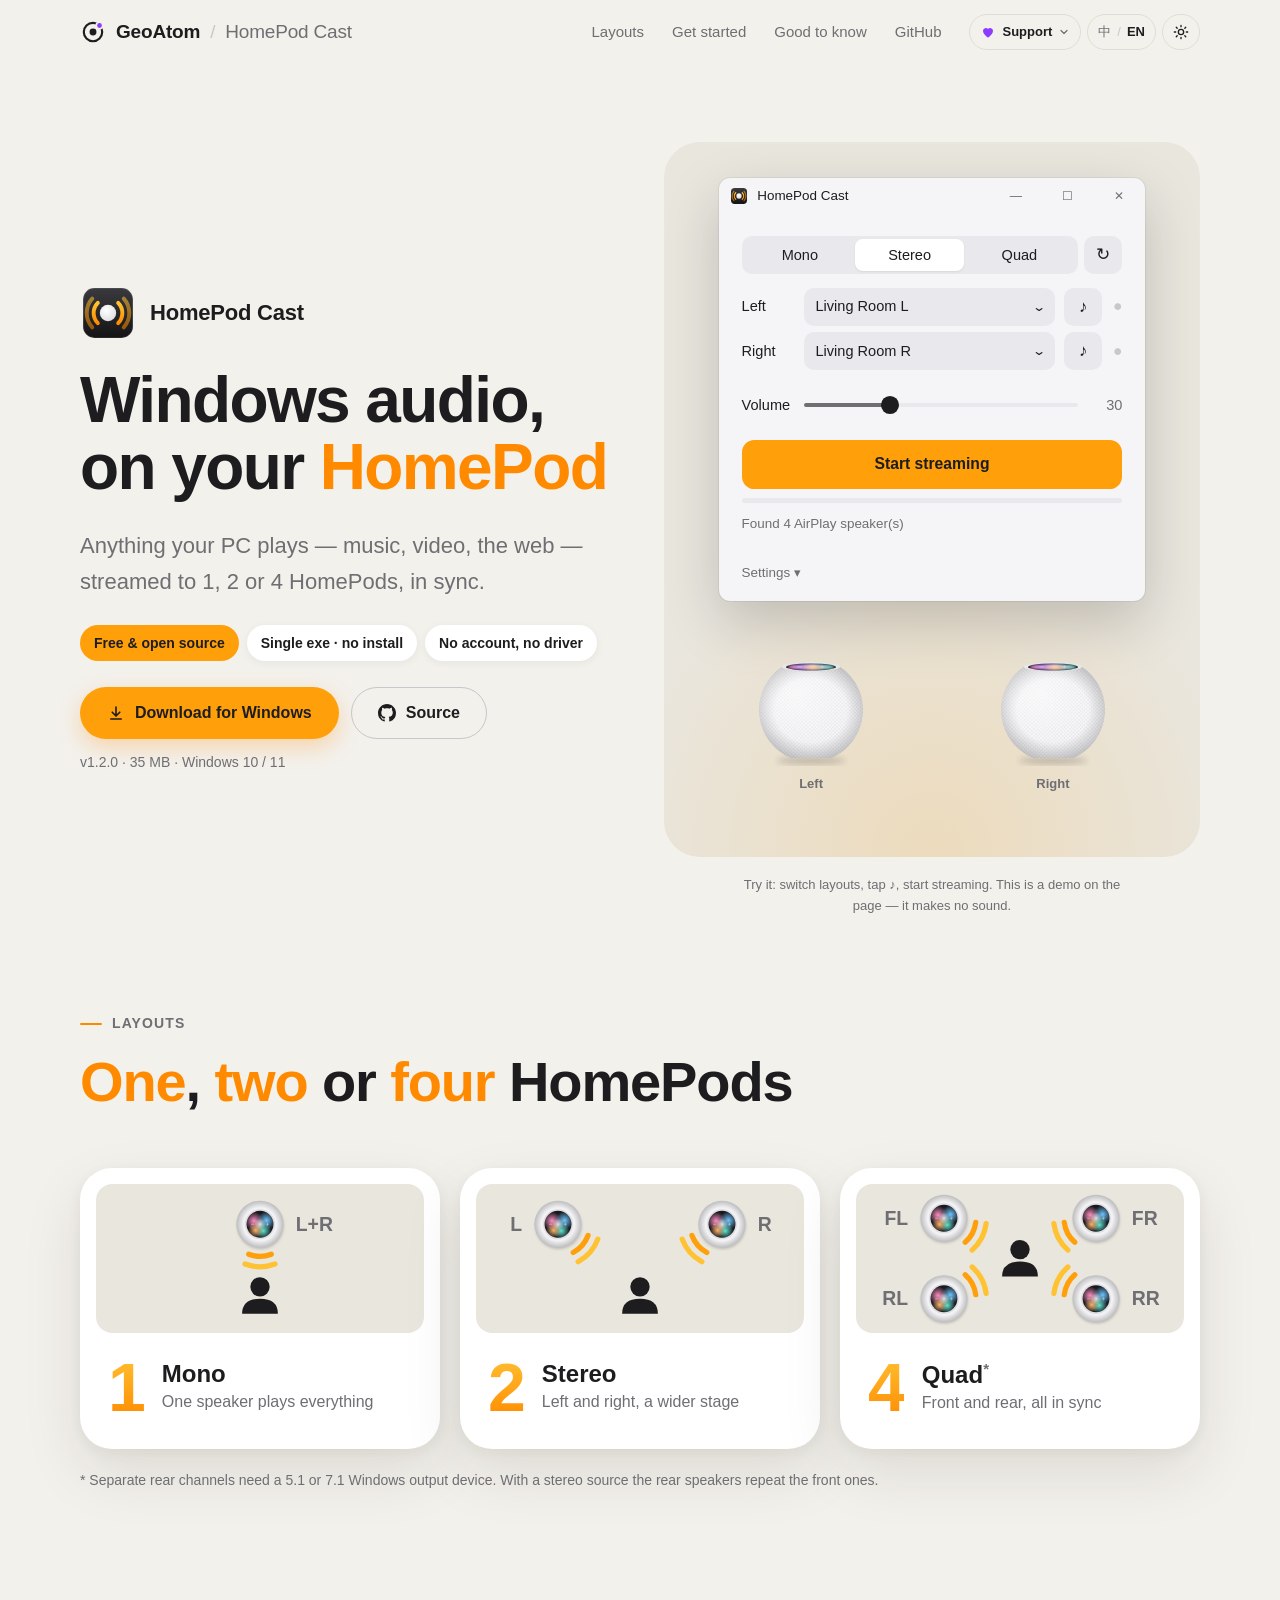
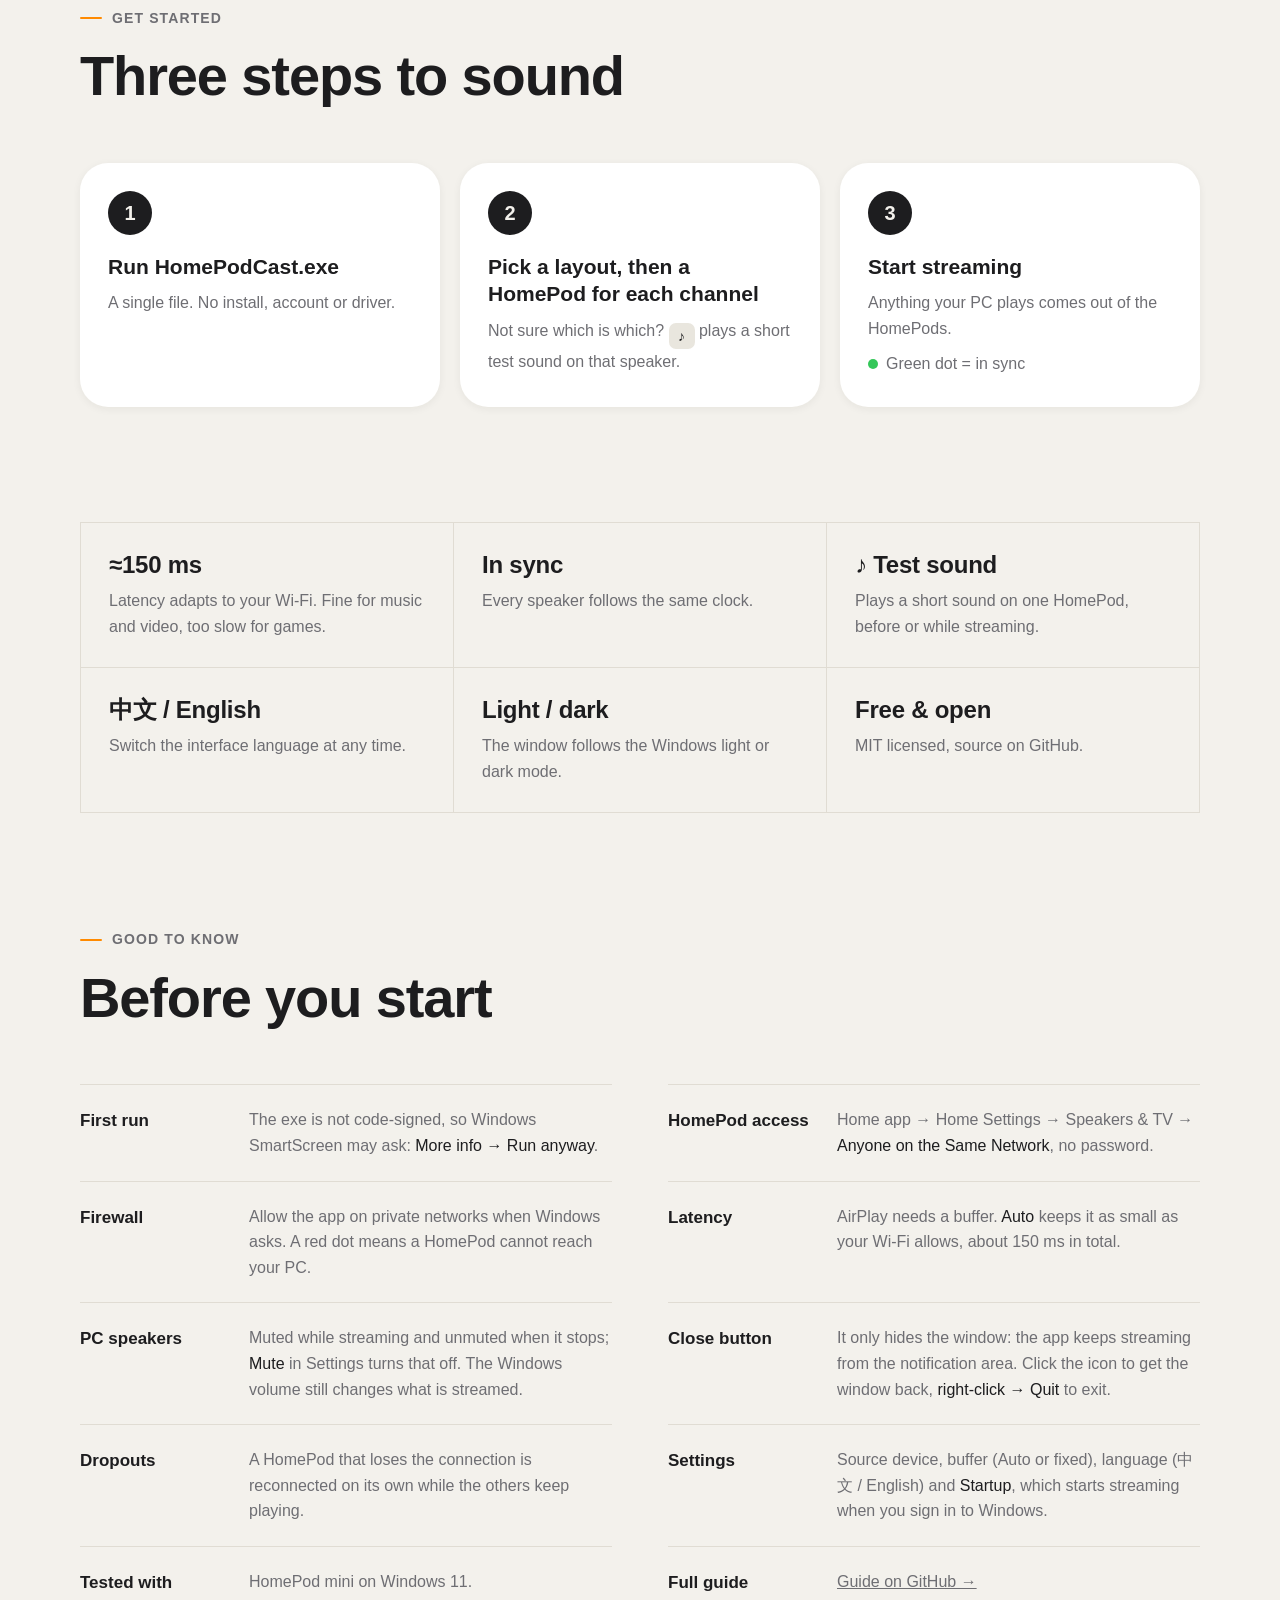
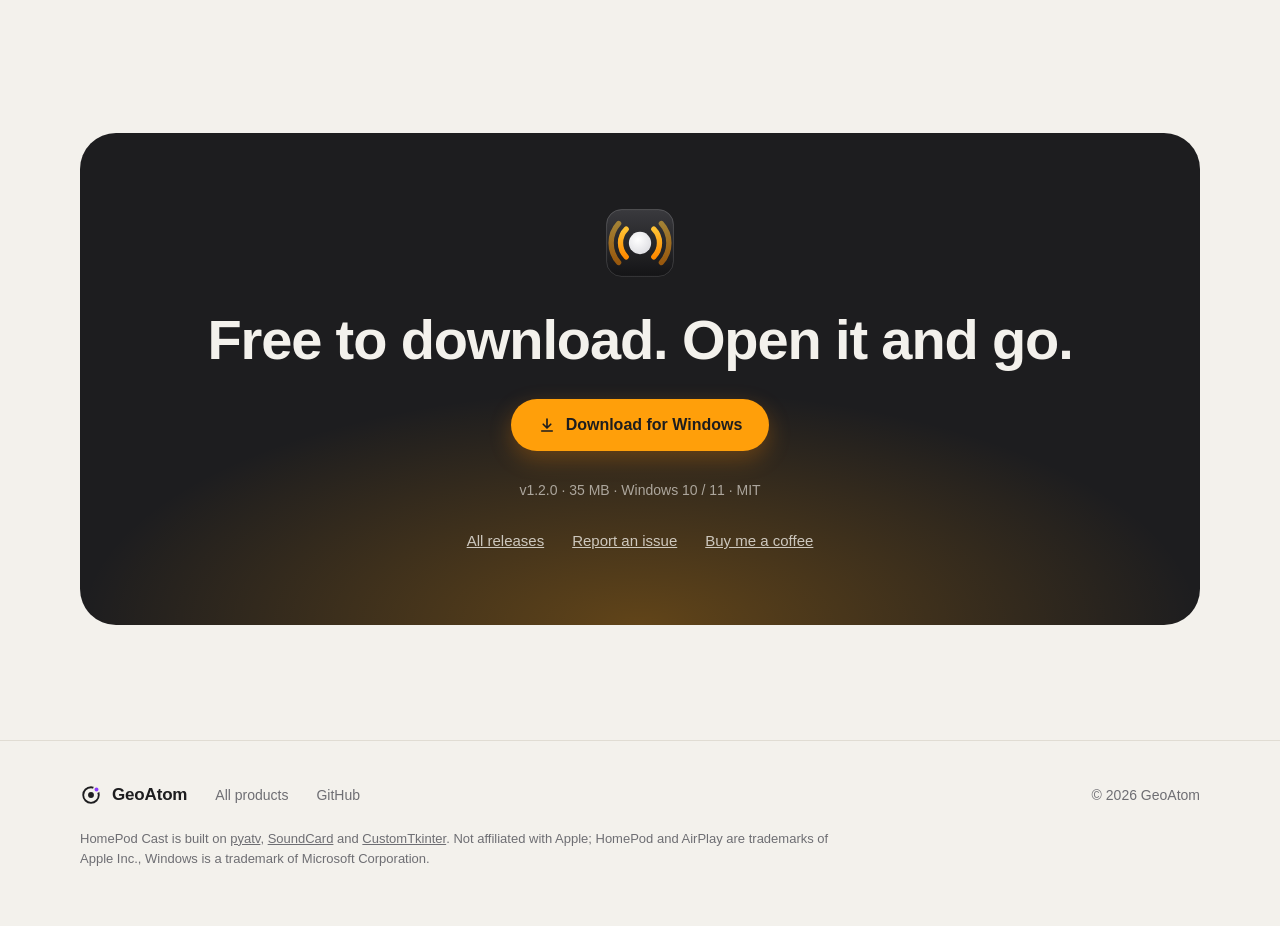
==== commit ec97228b: "HomePod Cast page: fallback size of the exe GitHub Actions builds" ====
--- a/homepod-cast/index.html
+++ b/homepod-cast/index.html
@@ -97,7 +97,7 @@
               <span lang="zh">查看源码</span><span lang="en">Source</span>
             </a>
           </div>
-          <p class="meta"><span data-release-version>v1.2.0</span> · <span data-release-size>41 MB</span> · Windows 10 / 11</p>
+          <p class="meta"><span data-release-version>v1.2.0</span> · <span data-release-size>35 MB</span> · Windows 10 / 11</p>
         </div>
       </div>
 
@@ -288,7 +288,7 @@
           <svg viewBox="0 0 24 24" fill="none" stroke="currentColor" stroke-width="2.2" stroke-linecap="round" stroke-linejoin="round" aria-hidden="true"><path d="M12 4v11M7 11l5 5 5-5M5 20h14"/></svg>
           <span lang="zh">下载 Windows 版</span><span lang="en">Download for Windows</span>
         </a>
-        <p class="meta"><span data-release-version>v1.2.0</span> · <span data-release-size>41 MB</span> · Windows 10 / 11 · MIT</p>
+        <p class="meta"><span data-release-version>v1.2.0</span> · <span data-release-size>35 MB</span> · Windows 10 / 11 · MIT</p>
         <div class="links">
           <a href="https://github.com/GeoAtom/HomePodCast/releases" rel="noopener"><span lang="zh">历史版本</span><span lang="en">All releases</span></a>
           <a href="https://github.com/GeoAtom/HomePodCast/issues" rel="noopener"><span lang="zh">反馈问题</span><span lang="en">Report an issue</span></a>
